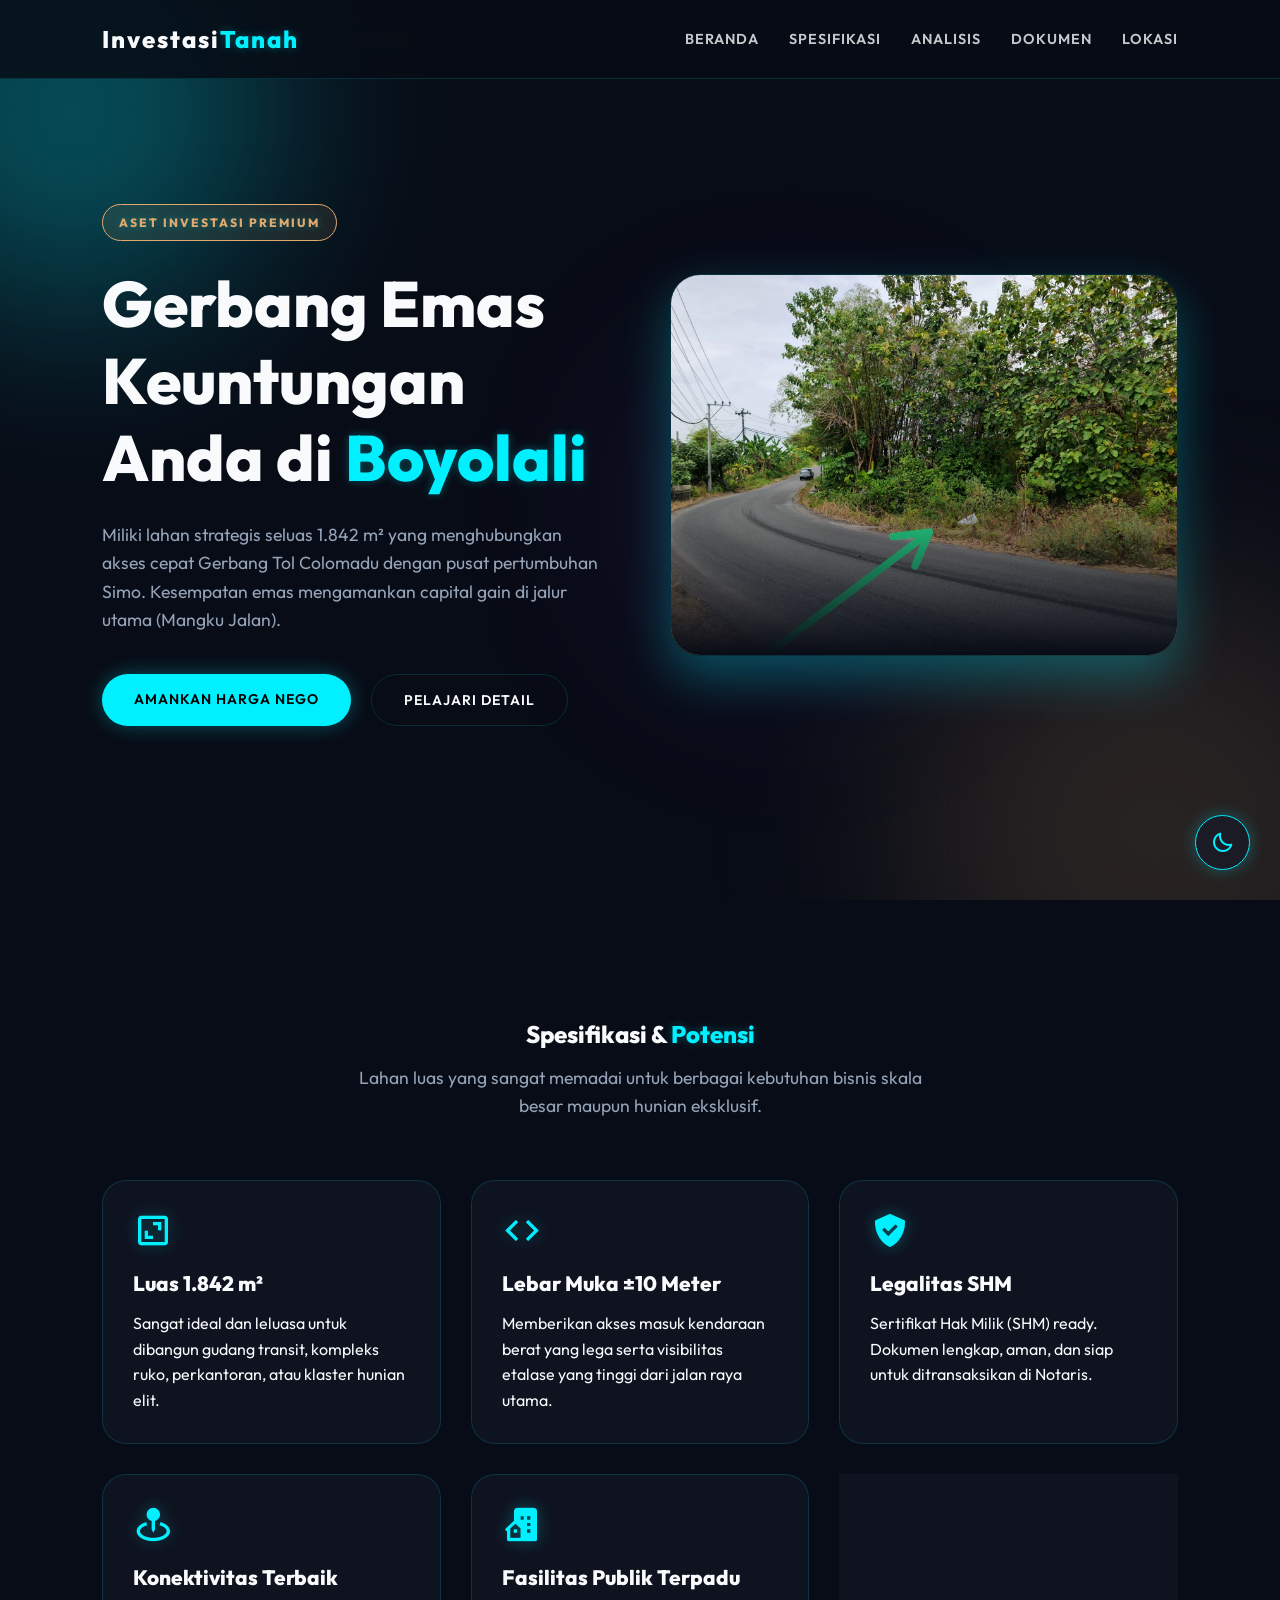
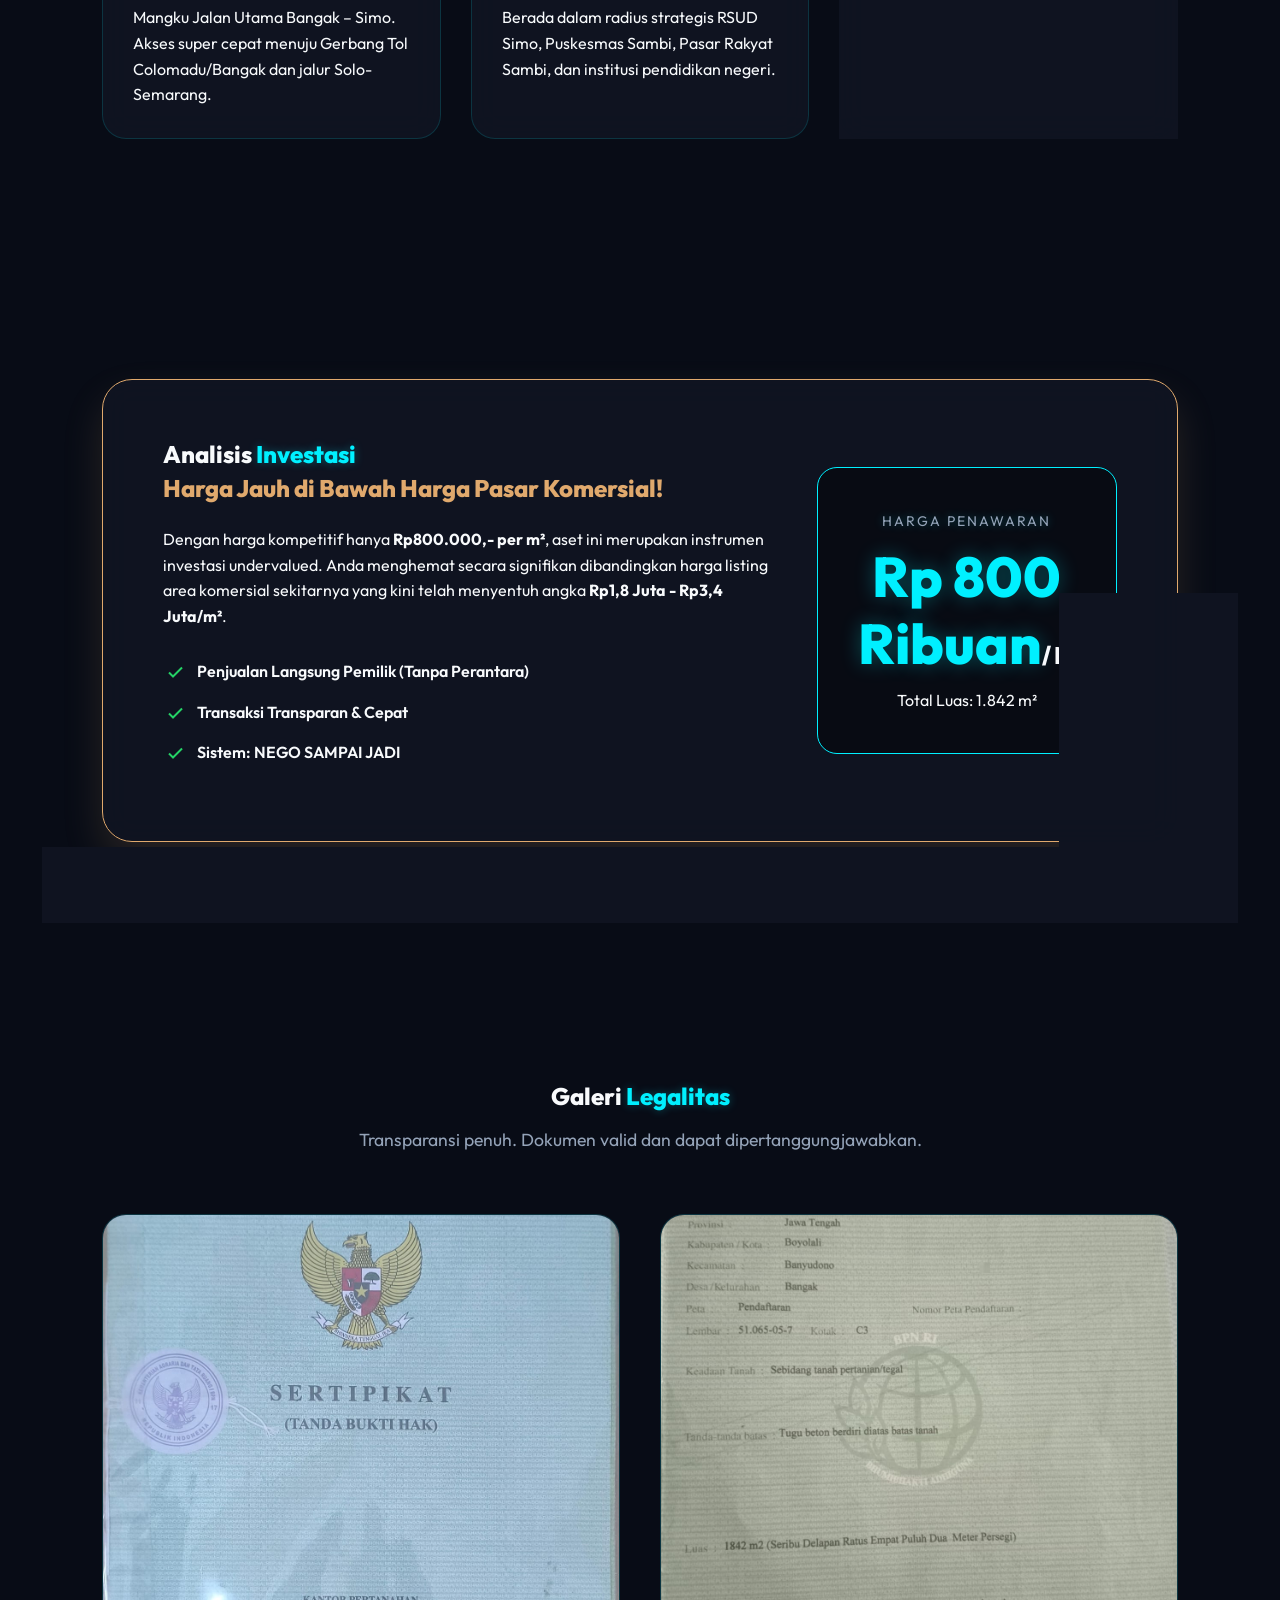
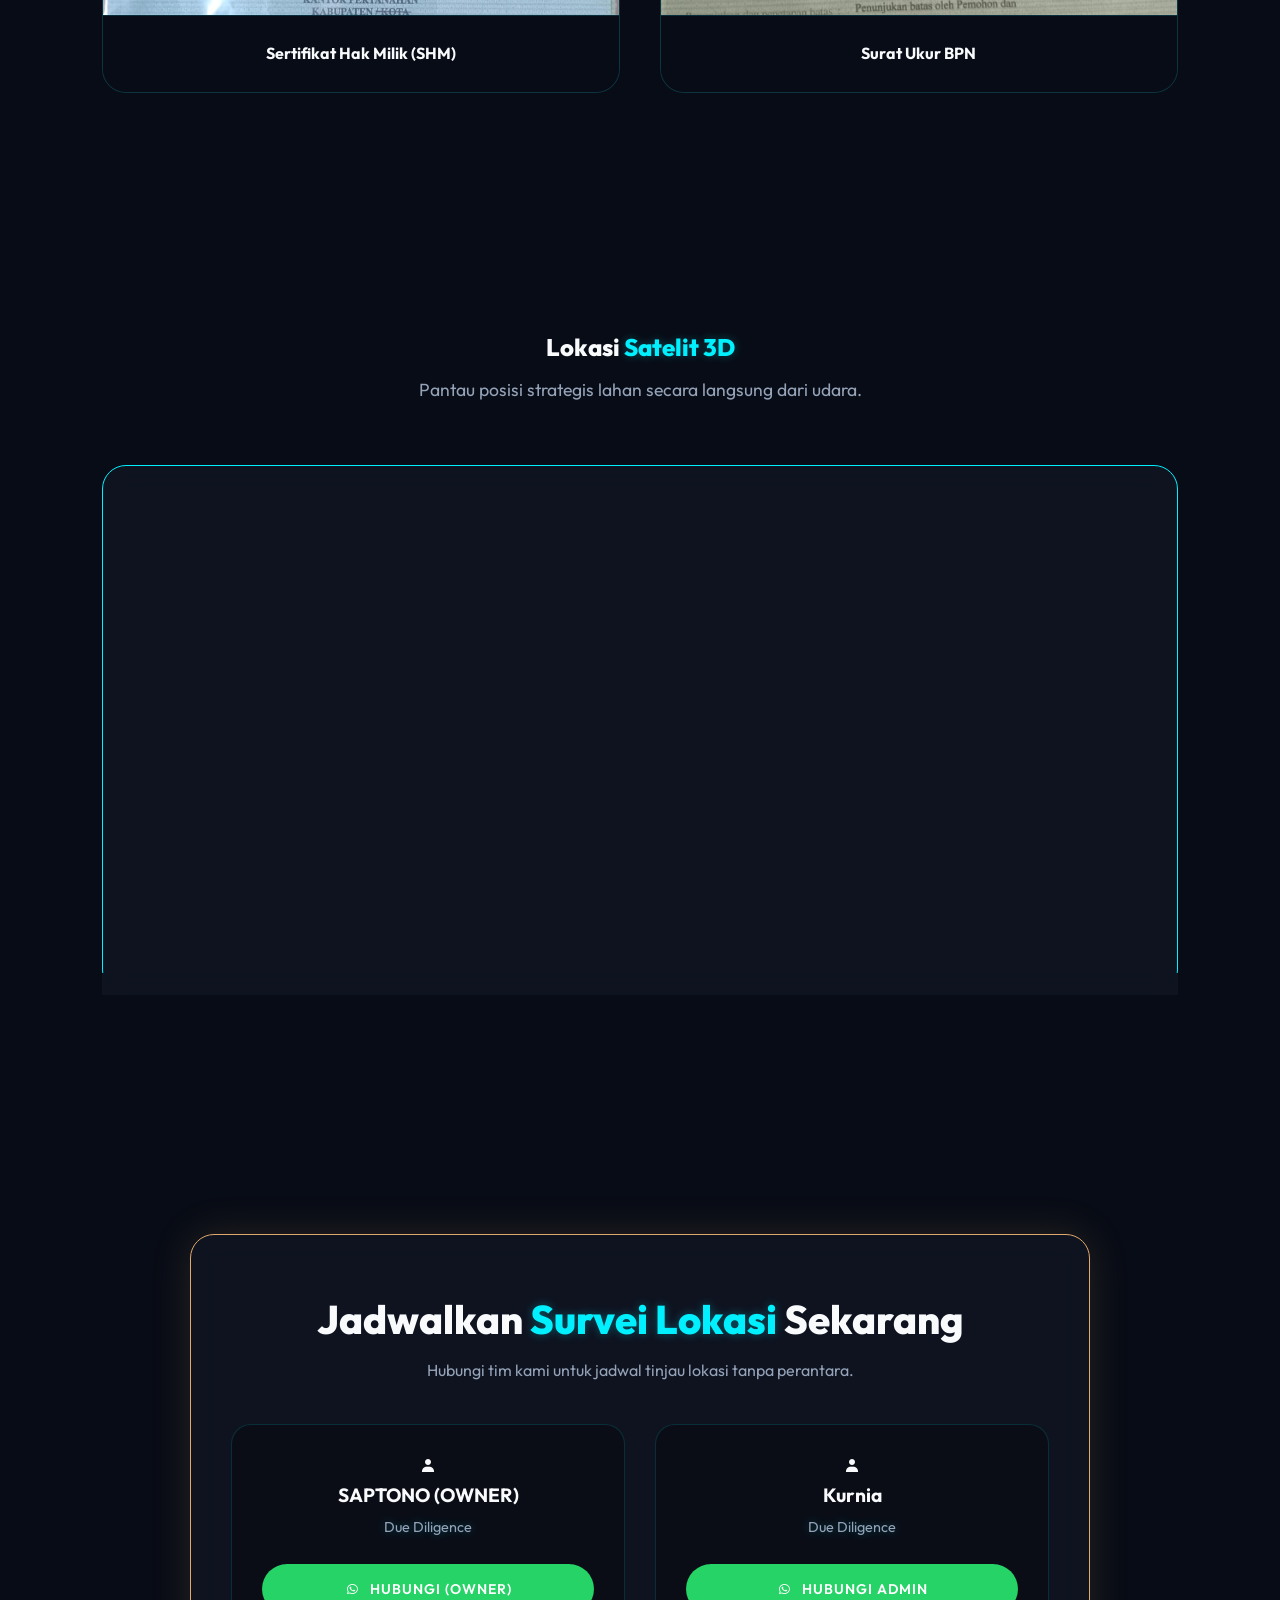
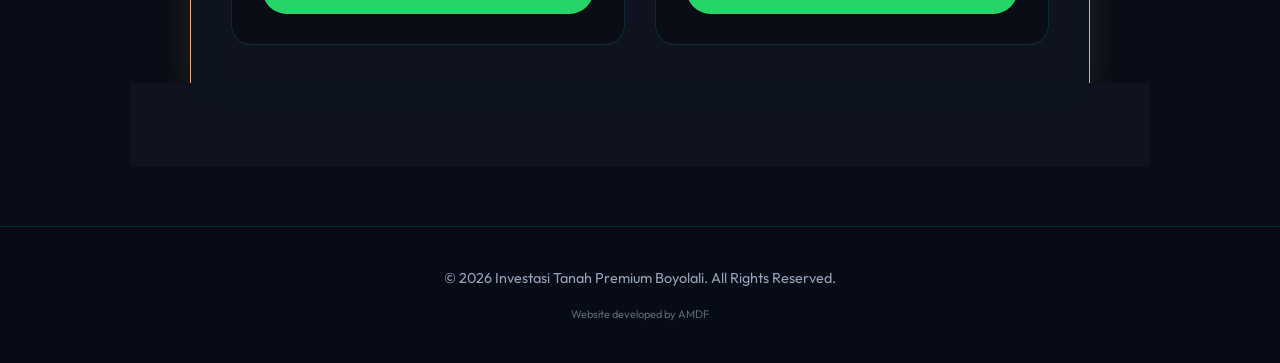
==== index.html @ ea28a63f "Update index.html" ====
<!DOCTYPE html>
<html lang="id">
<head>
    <meta charset="UTF-8">
    <meta name="viewport" content="width=device-width, initial-scale=1.0">
    <title>Aset Premium Bangak - Simo</title>
    <link href="https://fonts.googleapis.com/css2?family=Outfit:wght@300;400;600;800&display=swap" rel="stylesheet">
    <link rel="stylesheet" href="assets/css/style.css">
    <link href='https://unpkg.com/boxicons@2.1.4/css/boxicons.min.css' rel='stylesheet'>
</head>
<body>
    <div class="bg-animation">
        <div class="orb orb-1"></div>
        <div class="orb orb-2"></div>
        <div class="orb orb-3"></div>
    </div>

    <button class="theme-switch" id="themeToggle" aria-label="Toggle Theme">
        <i class='bx bx-moon' id="themeIcon"></i>
    </button>

    <nav class="navbar">
        <div class="logo">Investasi<span>Tanah</span></div>
        <div class="nav-links">
            <a href="#beranda">Beranda</a>
            <a href="#spesifikasi">Spesifikasi</a>
            <a href="#investasi">Analisis</a>
            <a href="#dokumen">Dokumen</a>
            <a href="#lokasi">Lokasi</a>
        </div>
    </nav>

    <section id="beranda" class="hero">
        <div class="hero-container">
            <div class="hero-content fade-in-up">
                <span class="badge">Aset Investasi Premium</span>
                <h1>Gerbang Emas<br>Keuntungan Anda di <span>Boyolali</span></h1>
                <p>Miliki lahan strategis seluas 1.842 m² yang menghubungkan akses cepat Gerbang Tol Colomadu dengan pusat pertumbuhan Simo. Kesempatan emas mengamankan capital gain di jalur utama (Mangku Jalan).</p>
                <div class="hero-actions">
                    <a href="#kontak" class="btn btn-primary">Amankan Harga Nego</a>
                    <a href="#spesifikasi" class="btn btn-outline">Pelajari Detail</a>
                </div>
            </div>
            <div class="hero-visual fade-in-left">
                <div class="image-frame">
                    <img src="assets/img/gambar_tanah.jpeg" alt="Lahan Tanah Boyolali">
                    <div class="frame-overlay"></div>
                </div>
            </div>
        </div>
    </section>

    <section id="spesifikasi" class="features">
        <div class="section-header text-center fade-in-up">
            <h2>Spesifikasi & <span>Potensi</span></h2>
            <p>Lahan luas yang sangat memadai untuk berbagai kebutuhan bisnis skala besar maupun hunian eksklusif.</p>
        </div>
        <div class="feature-grid">
            <div class="glass-card hover-glow">
                <i class='bx bx-area'></i>
                <h3>Luas 1.842 m²</h3>
                <p>Sangat ideal dan leluasa untuk dibangun gudang transit, kompleks ruko, perkantoran, atau klaster hunian elit.</p>
            </div>
            <div class="glass-card hover-glow">
                <i class='bx bx-expand-horizontal'></i>
                <h3>Lebar Muka ±10 Meter</h3>
                <p>Memberikan akses masuk kendaraan berat yang lega serta visibilitas etalase yang tinggi dari jalan raya utama.</p>
            </div>
            <div class="glass-card hover-glow">
                <i class='bx bxs-check-shield'></i>
                <h3>Legalitas SHM</h3>
                <p>Sertifikat Hak Milik (SHM) ready. Dokumen lengkap, aman, dan siap untuk ditransaksikan di Notaris.</p>
            </div>
            <div class="glass-card hover-glow">
                <i class='bx bxs-map-pin'></i>
                <h3>Konektivitas Terbaik</h3>
                <p>Mangku Jalan Utama Bangak – Simo. Akses super cepat menuju Gerbang Tol Colomadu/Bangak dan jalur Solo-Semarang.</p>
            </div>
            <div class="glass-card hover-glow">
                <i class='bx bxs-building-house'></i>
                <h3>Fasilitas Publik Terpadu</h3>
                <p>Berada dalam radius strategis RSUD Simo, Puskesmas Sambi, Pasar Rakyat Sambi, dan institusi pendidikan negeri.</p>
            </div>
            <div class="glass-card hover-glow">
                <i class='bx bx-leaf'></i>
                <h3>Kualitas Tanah Latosol</h3>
                <p>Karakteristik tanah yang kokoh untuk pondasi infrastruktur berat sekaligus subur untuk area penghijauan.</p>
            </div>
        </div>
    </section>

    <section id="investasi" class="investment-analysis">
        <div class="glass-panel d-flex fade-in-up">
            <div class="panel-content">
                <h2>Analisis <span>Investasi</span></h2>
                <p class="highlight-text">Harga Jauh di Bawah Harga Pasar Komersial!</p>
                <p>Dengan harga kompetitif hanya <strong>Rp800.000,- per m²</strong>, aset ini merupakan instrumen investasi undervalued. Anda menghemat secara signifikan dibandingkan harga listing area komersial sekitarnya yang kini telah menyentuh angka <strong>Rp1,8 Juta - Rp3,4 Juta/m²</strong>.</p>
                <ul class="check-list">
                    <li><i class='bx bx-check'></i> Penjualan Langsung Pemilik (Tanpa Perantara)</li>
                    <li><i class='bx bx-check'></i> Transaksi Transparan & Cepat</li>
                    <li><i class='bx bx-check'></i> Sistem: NEGO SAMPAI JADI</li>
                </ul>
            </div>
            <div class="price-tag">
                <span>Harga Penawaran</span>
                <h3>Rp 800 Ribuan<span>/m²</span></h3>
                <p>Total Luas: 1.842 m²</p>
            </div>
        </div>
    </section>

    <section id="dokumen" class="gallery">
        <div class="section-header text-center fade-in-up">
            <h2>Galeri <span>Legalitas</span></h2>
            <p>Transparansi penuh. Dokumen valid dan dapat dipertanggungjawabkan.</p>
        </div>
        <div class="doc-grid">
            <div class="doc-card zoom-effect">
                <div class="img-wrapper">
                    <img src="assets/img/sertifikat.jpeg" alt="Sertifikat Tanah">
                </div>
                <div class="doc-info">
                    <h4>Sertifikat Hak Milik (SHM)</h4>
                </div>
            </div>
            <div class="doc-card zoom-effect">
                <div class="img-wrapper">
                    <img src="assets/img/surat_ukur.jpeg" alt="Surat Ukur BPN">
                </div>
                <div class="doc-info">
                    <h4>Surat Ukur BPN</h4>
                </div>
            </div>
        </div>
    </section>

    <section id="lokasi" class="map-section">
        <div class="section-header text-center fade-in-up">
            <h2>Lokasi <span>Satelit 3D</span></h2>
            <p>Pantau posisi strategis lahan secara langsung dari udara.</p>
        </div>
        <div class="map-container glass-card fade-in-up">
            <iframe 
                src="https://maps.google.com/maps?q=Bangak%20Simo,%20Boyolali&t=k&z=16&ie=UTF8&iwloc=&output=embed" 
                width="100%" 
                height="500" 
                style="border:0;" 
                allowfullscreen="" 
                loading="lazy" 
                referrerpolicy="no-referrer-when-downgrade">
            </iframe>
        </div>
    </section>

<section id="kontak" class="contact-section text-center">
        <div class="cta-box glass-card fade-in-up">
            <h2>Jadwalkan <span>Survei Lokasi</span> Sekarang</h2>
            <p>Hubungi tim kami untuk jadwal tinjau lokasi tanpa perantara.</p>
            
            <div class="contact-persons">
                <div class="person-card">
                    <div class="contact-icon-wrapper">
                        <i class='bx bxs-user'></i>
                    </div>
                    <h4>SAPTONO (OWNER)</h4>
                    <span>Due Diligence</span>
                    <a href="https://wa.me/6281225500990" target="_blank" class="btn btn-wa"><i class='bx bxl-whatsapp'></i> HUBUNGI (OWNER)</a>
                </div>
                
                <div class="person-card">
                    <div class="contact-icon-wrapper">
                        <i class='bx bxs-user'></i>
                    </div>
                    <h4>Kurnia</h4>
                    <span>Due Diligence</span>
                    <a href="https://wa.me/6281215655963" target="_blank" class="btn btn-wa"><i class='bx bxl-whatsapp'></i> HUBUNGI ADMIN</a>
                </div>
            </div>
        </div>
    </section>

    <footer>
        <p>© 2026 Investasi Tanah Premium Boyolali. All Rights Reserved.</p>
        <p style="font-size: 11px; margin-top: 15px; opacity: 0.6;">Website developed by AMDF</p>
    </footer>

    <script src="assets/js/script.js"></script>
</body>
</html>
---- assets/css/style.css ----
:root {
    /* DARK THEME (Default) - Futuristic Luxury */
    --primary: #00F0FF;       /* Neon Cyan */
    --secondary: #E0A96D;     /* Premium Gold */
    --bg-body: #080c16;       /* Deep Space */
    --bg-card: rgba(20, 25, 40, 0.6);
    --text-main: #f8fafc;
    --text-muted: #94a3b8;
    --border: rgba(0, 240, 255, 0.15);
    --nav-bg: rgba(8, 12, 22, 0.85);
    --glow-primary: rgba(0, 240, 255, 0.3);
    --glow-secondary: rgba(224, 169, 109, 0.15);
}

[data-theme="light"] {
    /* LIGHT THEME - Clean, Professional, Emerald */
    --primary: #00818a;
    --secondary: #d4af37;
    --bg-body: #f4f7f6;
    --bg-card: rgba(255, 255, 255, 0.8);
    --text-main: #0f172a;
    --text-muted: #475569;
    --border: rgba(0, 129, 138, 0.2);
    --nav-bg: rgba(244, 247, 246, 0.9);
    --glow-primary: rgba(0, 129, 138, 0.2);
    --glow-secondary: rgba(212, 175, 55, 0.1);
}

* {
    margin: 0; padding: 0; box-sizing: border-box;
    font-family: 'Outfit', sans-serif;
    transition: background-color 0.4s ease, color 0.4s ease, border-color 0.4s ease;
}

html { scroll-behavior: smooth; }

body {
    background-color: var(--bg-body);
    color: var(--text-main);
    overflow-x: hidden;
    position: relative;
    line-height: 1.6;
}

/* Animated Orbs Background */
.bg-animation {
    position: fixed; top: 0; left: 0; width: 100vw; height: 100vh;
    z-index: -1; overflow: hidden; pointer-events: none;
}
.orb {
    position: absolute; border-radius: 50%; filter: blur(100px);
    animation: float 20s infinite ease-in-out alternate;
}
.orb-1 { width: 400px; height: 400px; background: var(--glow-primary); top: -10%; left: -10%; }
.orb-2 { width: 500px; height: 500px; background: var(--glow-secondary); bottom: -20%; right: -10%; animation-delay: -5s; }
.orb-3 { width: 300px; height: 300px; background: rgba(181, 60, 255, 0.1); top: 40%; left: 50%; animation-delay: -10s; }

@keyframes float {
    0% { transform: translate(0, 0) scale(1); }
    100% { transform: translate(50px, 50px) scale(1.2); }
}

/* Theme Switcher */
.theme-switch {
    position: fixed; bottom: 30px; right: 30px; z-index: 1000;
    width: 55px; height: 55px; border-radius: 50%;
    background: var(--bg-card); border: 1px solid var(--primary);
    color: var(--primary); font-size: 24px;
    cursor: pointer; display: flex; align-items: center; justify-content: center;
    backdrop-filter: blur(10px); box-shadow: 0 0 15px var(--glow-primary);
}
.theme-switch:hover { transform: scale(1.1); background: var(--primary); color: var(--bg-body); }

/* Typography Highlights */
h1, h2, h3 { font-weight: 800; line-height: 1.2; }
span { color: var(--primary); text-shadow: 0 0 10px var(--glow-primary); }

/* Buttons */
.btn {
    display: inline-block; padding: 14px 32px; border-radius: 30px;
    font-weight: 600; text-decoration: none; text-transform: uppercase;
    letter-spacing: 1px; font-size: 14px; cursor: pointer; transition: 0.3s;
}
.btn-primary { background: var(--primary); color: #000; box-shadow: 0 0 20px var(--glow-primary); border: none; }
.btn-primary:hover { transform: translateY(-3px); box-shadow: 0 0 30px var(--primary); }
.btn-outline { background: transparent; color: var(--text-main); border: 1px solid var(--border); backdrop-filter: blur(5px); }
.btn-outline:hover { border-color: var(--primary); color: var(--primary); }
.btn-wa { background: #25D366; color: #fff; border: none; width: 100%; display: flex; align-items: center; justify-content: center; gap: 10px; }
.btn-wa:hover { background: #1ebe57; transform: translateY(-3px); box-shadow: 0 10px 20px rgba(37, 211, 102, 0.3); }

/* Glassmorphism Cards */
.glass-card {
    background: var(--bg-card); border: 1px solid var(--border);
    backdrop-filter: blur(15px); border-radius: 24px; padding: 30px;
}
.hover-glow { transition: 0.4s; }
.hover-glow:hover { transform: translateY(-10px); border-color: var(--primary); box-shadow: 0 15px 30px var(--glow-primary); }

/* Layout Sections */
section { padding: 120px 8%; position: relative; }
.text-center { text-align: center; }
.section-header { margin-bottom: 60px; }
.section-header p { color: var(--text-muted); font-size: 1.1rem; max-width: 600px; margin: 15px auto 0; }

/* Navbar */
.navbar {
    position: fixed; width: 100%; top: 0; padding: 20px 8%; z-index: 999;
    display: flex; justify-content: space-between; align-items: center;
    background: var(--nav-bg); backdrop-filter: blur(20px); border-bottom: 1px solid var(--border);
}
.logo { font-size: 1.5rem; font-weight: 800; letter-spacing: 2px; }
.nav-links { display: flex; gap: 30px; }
.nav-links a { color: var(--text-main); text-decoration: none; font-size: 0.9rem; font-weight: 600; text-transform: uppercase; letter-spacing: 1px; opacity: 0.8; }
.nav-links a:hover { opacity: 1; color: var(--primary); }

/* Hero */
.hero { display: flex; align-items: center; min-height: 100vh; padding-top: 150px; }
.hero-container { display: grid; grid-template-columns: 1fr 1fr; gap: 60px; align-items: center; width: 100%; }
.badge { display: inline-block; padding: 8px 16px; background: rgba(224, 169, 109, 0.1); border: 1px solid var(--secondary); color: var(--secondary); border-radius: 50px; font-size: 12px; font-weight: 800; text-transform: uppercase; margin-bottom: 25px; letter-spacing: 2px; }
.hero h1 { font-size: clamp(2.5rem, 5vw, 4.5rem); margin-bottom: 25px; }
.hero p { color: var(--text-muted); font-size: 1.1rem; margin-bottom: 40px; }
.hero-actions { display: flex; gap: 20px; }
.image-frame { position: relative; border-radius: 30px; overflow: hidden; border: 1px solid var(--border); box-shadow: 0 20px 50px var(--glow-primary); }
.image-frame img { width: 100%; height: auto; display: block; filter: contrast(1.1); }
.frame-overlay { position: absolute; inset: 0; background: linear-gradient(to top, var(--bg-body), transparent 50%); }

/* Features Grid */
.feature-grid { display: grid; grid-template-columns: repeat(auto-fit, minmax(300px, 1fr)); gap: 30px; }
.feature-grid i { font-size: 40px; color: var(--primary); margin-bottom: 20px; text-shadow: 0 0 15px var(--glow-primary); }
.feature-grid h3 { font-size: 1.3rem; margin-bottom: 15px; }

/* Investment Panel */
.d-flex { display: flex; gap: 40px; align-items: center; justify-content: space-between; }
.glass-panel { background: var(--bg-card); border: 1px solid var(--secondary); border-radius: 30px; padding: 60px; box-shadow: 0 20px 40px var(--glow-secondary); backdrop-filter: blur(15px); }
.highlight-text { font-size: 1.5rem; font-weight: 800; color: var(--secondary); margin-bottom: 20px; }
.check-list { list-style: none; margin-top: 30px; }
.check-list li { display: flex; align-items: center; gap: 10px; margin-bottom: 15px; font-weight: 600; }
.check-list i { color: #25D366; font-size: 24px; }
.price-tag { background: rgba(0,0,0,0.4); padding: 40px; border-radius: 20px; border: 1px solid var(--primary); text-align: center; min-width: 300px; }
.price-tag span { color: var(--text-muted); font-size: 14px; text-transform: uppercase; letter-spacing: 2px; }
.price-tag h3 { font-size: 3.5rem; color: var(--primary); margin: 10px 0; text-shadow: 0 0 20px var(--glow-primary); }
.price-tag h3 span { font-size: 1.5rem; color: var(--text-main); text-shadow: none; }

/* Gallery */
.doc-grid { display: grid; grid-template-columns: repeat(auto-fit, minmax(400px, 1fr)); gap: 40px; }
.doc-card { background: var(--bg-card); border-radius: 24px; overflow: hidden; border: 1px solid var(--border); }
.img-wrapper { height: 400px; overflow: hidden; }
.img-wrapper img { width: 100%; height: 100%; object-fit: cover; transition: 0.5s; cursor: pointer; }
.doc-card:hover img { transform: scale(1.1); filter: brightness(1.2); }
.doc-info { padding: 25px; text-align: center; background: var(--nav-bg); border-top: 1px solid var(--border); }

/* Map */
.map-container { padding: 10px; border-color: var(--primary); }
.map-container iframe { border-radius: 16px; filter: contrast(1.1) saturate(1.2); }

/* Contact */
.cta-box { max-width: 900px; margin: 0 auto; padding: 60px 40px; border-color: var(--secondary); box-shadow: 0 0 40px var(--glow-secondary); }
.cta-box h2 { font-size: 2.5rem; margin-bottom: 15px; }
.cta-box p { color: var(--text-muted); margin-bottom: 40px; }
.contact-persons { display: grid; grid-template-columns: 1fr 1fr; gap: 30px; }
.person-card { background: rgba(0,0,0,0.3); padding: 30px; border-radius: 20px; border: 1px solid var(--border); display: flex; flex-direction: column; align-items: center; }
.person-card i.bxs-user-tie, .person-card i.bx-user-pin { font-size: 50px; color: var(--secondary); margin-bottom: 15px; }
.person-card h4 { font-size: 1.2rem; margin-bottom: 5px; }
.person-card span { font-size: 0.9rem; color: var(--text-muted); margin-bottom: 25px; display: block; }

footer { text-align: center; padding: 40px; border-top: 1px solid var(--border); font-size: 0.9rem; color: var(--text-muted); background: var(--nav-bg); }

/* Responsiveness */
@media (max-width: 1024px) {
    .hero-container, .glass-panel { grid-template-columns: 1fr; flex-direction: column; text-align: center; }
    .hero-visual { order: -1; }
    .hero-actions { justify-content: center; }
    .price-tag { width: 100%; }
}
@media (max-width: 768px) {
    .nav-links { display: none; }
    section { padding: 80px 5%; }
    .hero h1 { font-size: 2rem; }
    .doc-grid { grid-template-columns: 1fr; }
    .contact-persons { grid-template-columns: 1fr; }
}

/* Animations */
.fade-in-up { opacity: 0; transform: translateY(30px); transition: opacity 0.8s ease-out, transform 0.8s ease-out; }
.fade-in-left { opacity: 0; transform: translateX(30px); transition: opacity 0.8s ease-out, transform 0.8s ease-out; }
.is-visible { opacity: 1; transform: translateY(0) translateX(0); }
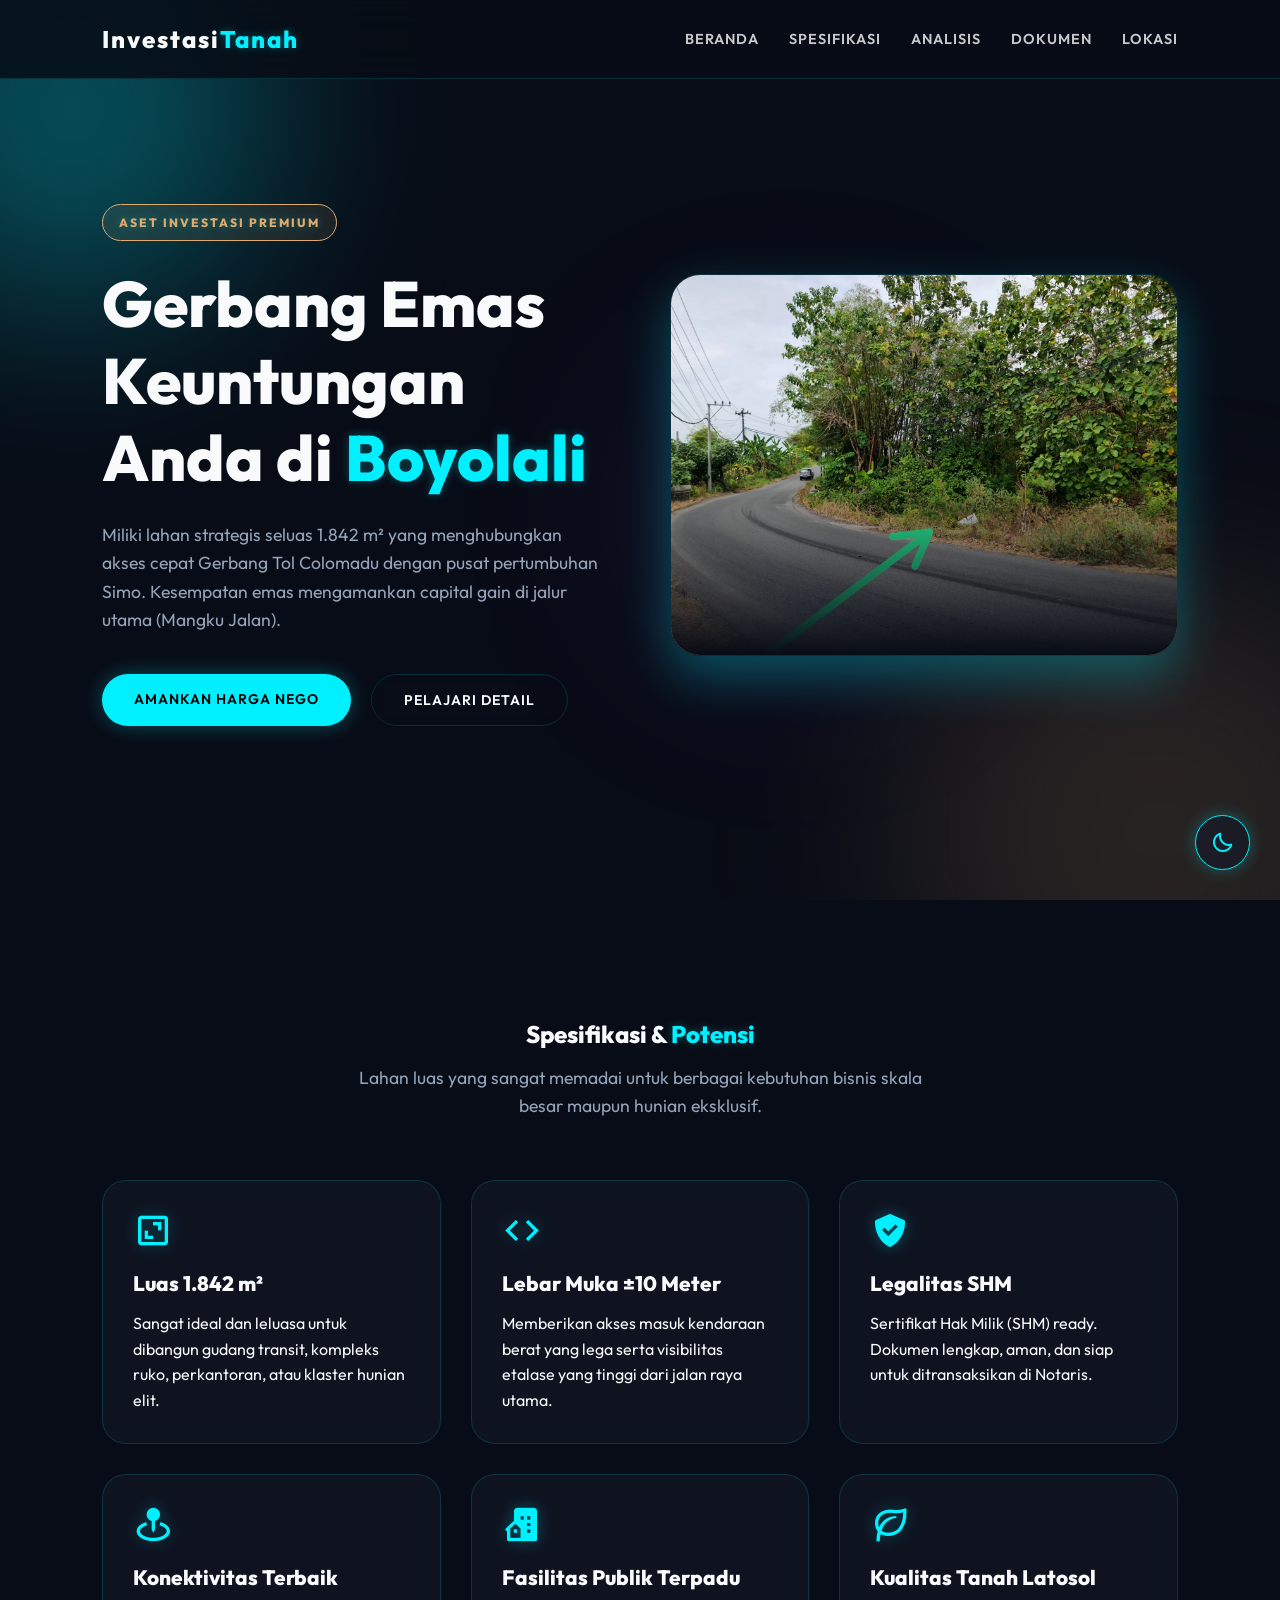
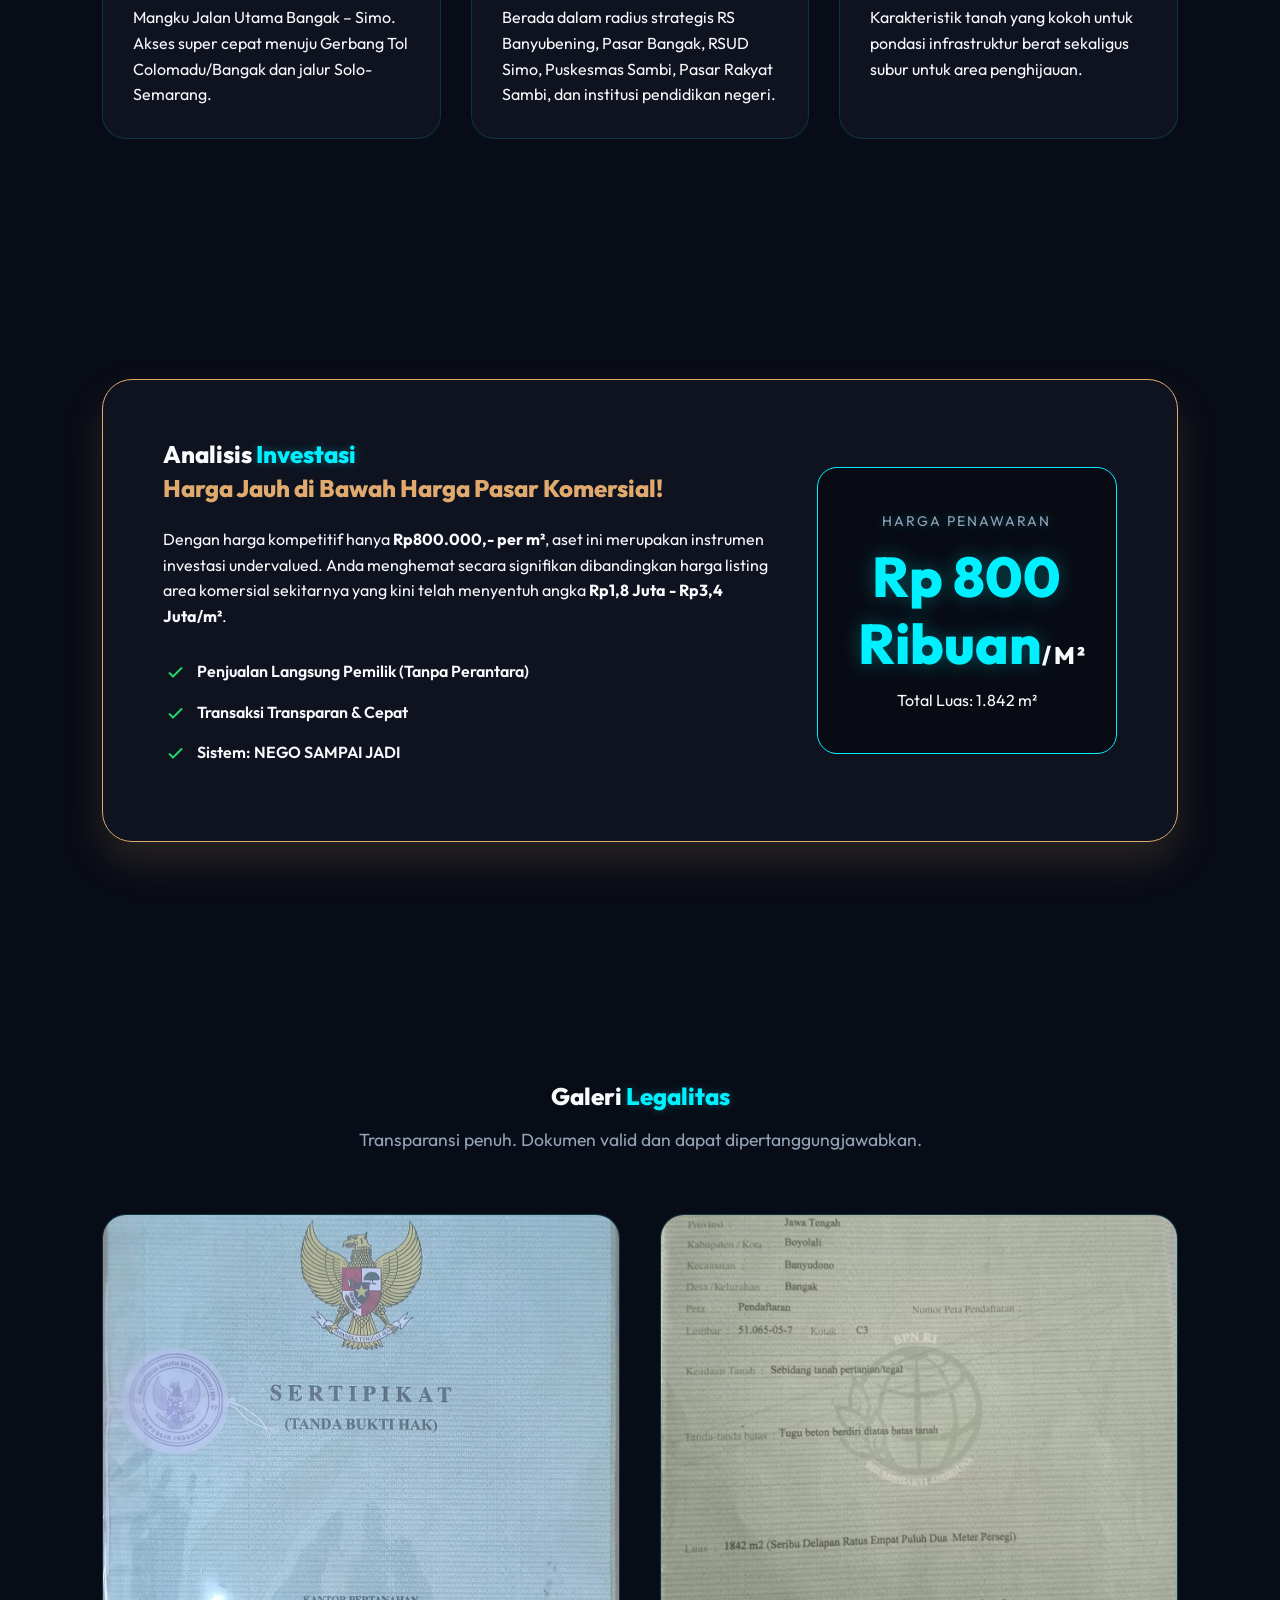
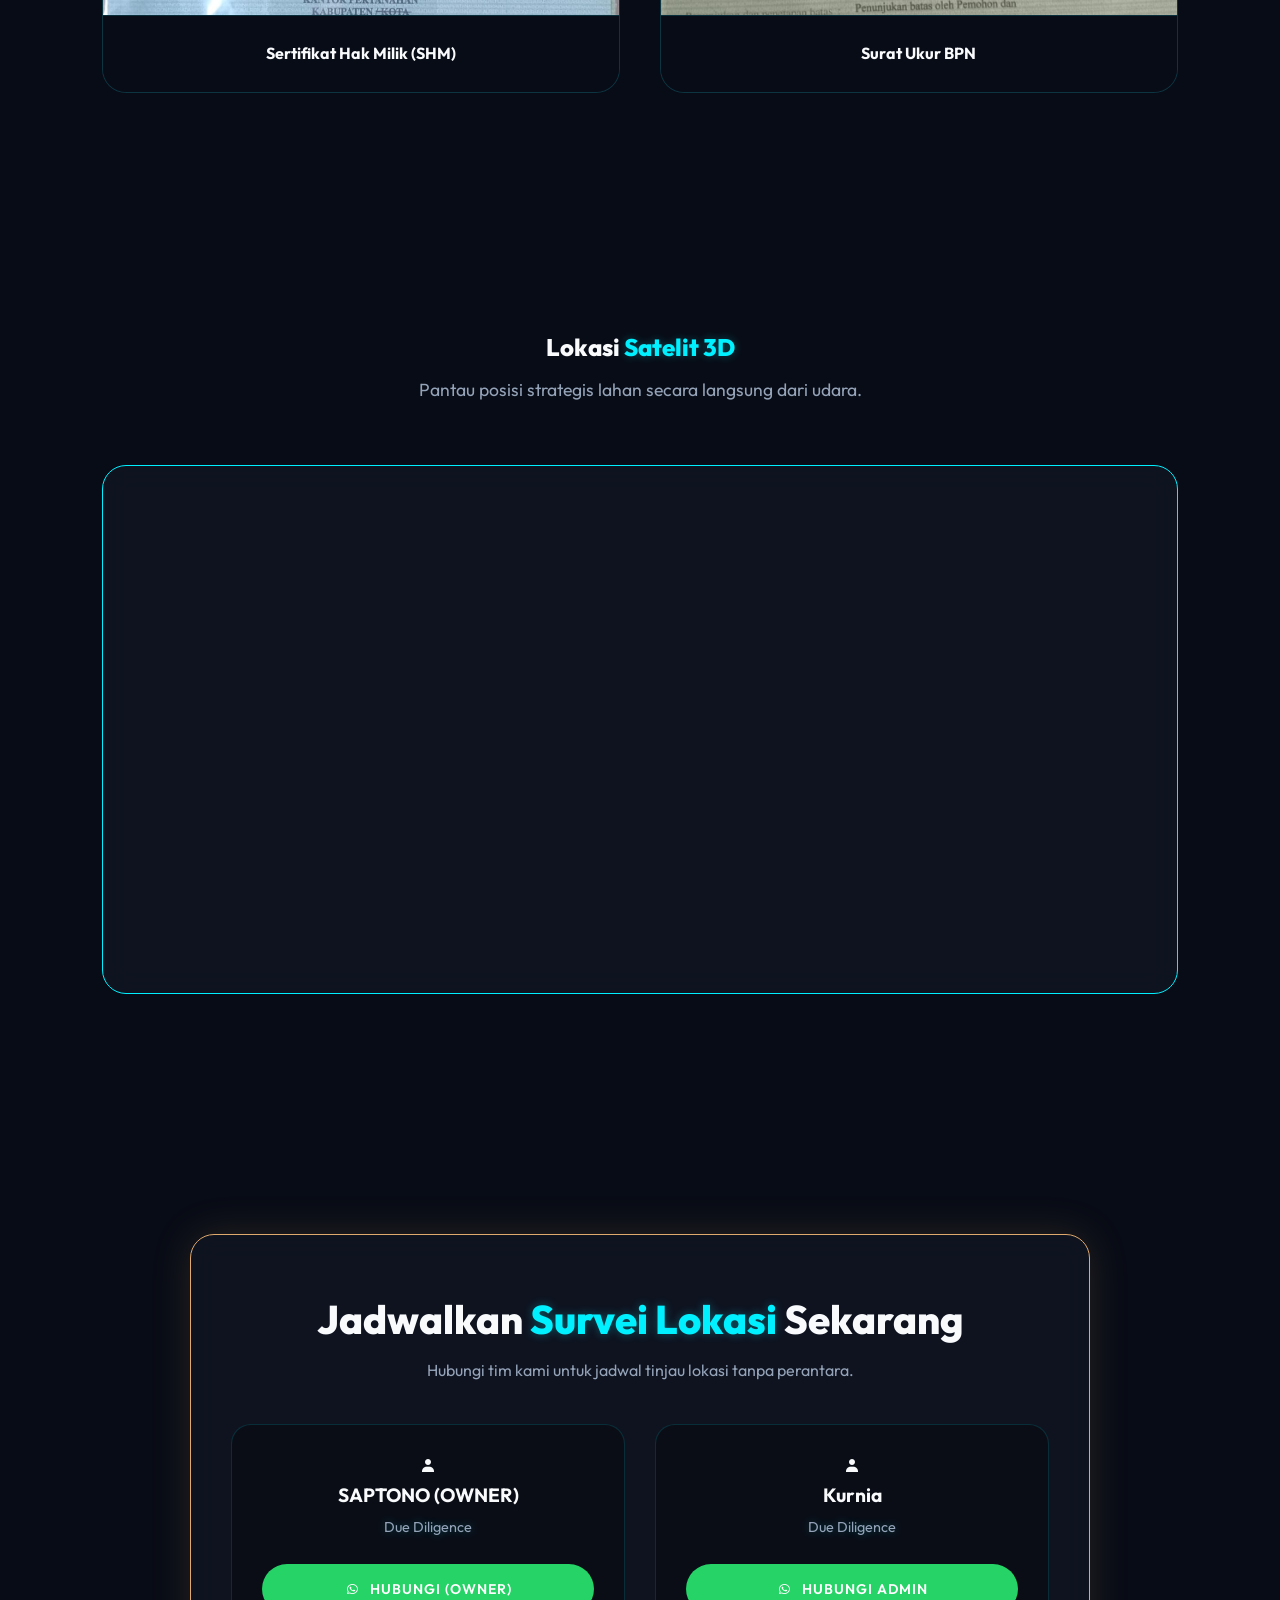
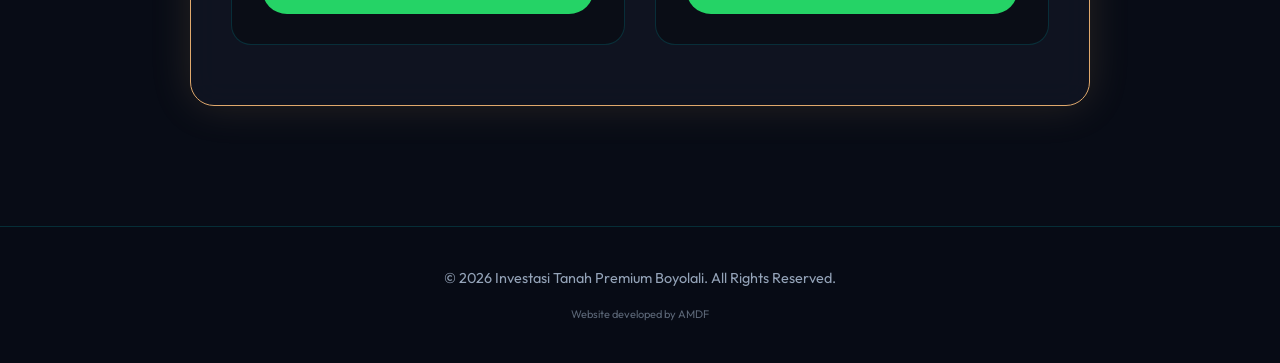
==== commit 22aefb74: "Update index.html" ====
--- a/index.html
+++ b/index.html
@@ -79,7 +79,7 @@
             <div class="glass-card hover-glow">
                 <i class='bx bxs-building-house'></i>
                 <h3>Fasilitas Publik Terpadu</h3>
-                <p>Berada dalam radius strategis RSUD Simo, Puskesmas Sambi, Pasar Rakyat Sambi, dan institusi pendidikan negeri.</p>
+                <p>Berada dalam radius strategis RS Banyubening, Pasar Bangak, RSUD Simo, Puskesmas Sambi, Pasar Rakyat Sambi, dan institusi pendidikan negeri.</p>
             </div>
             <div class="glass-card hover-glow">
                 <i class='bx bx-leaf'></i>
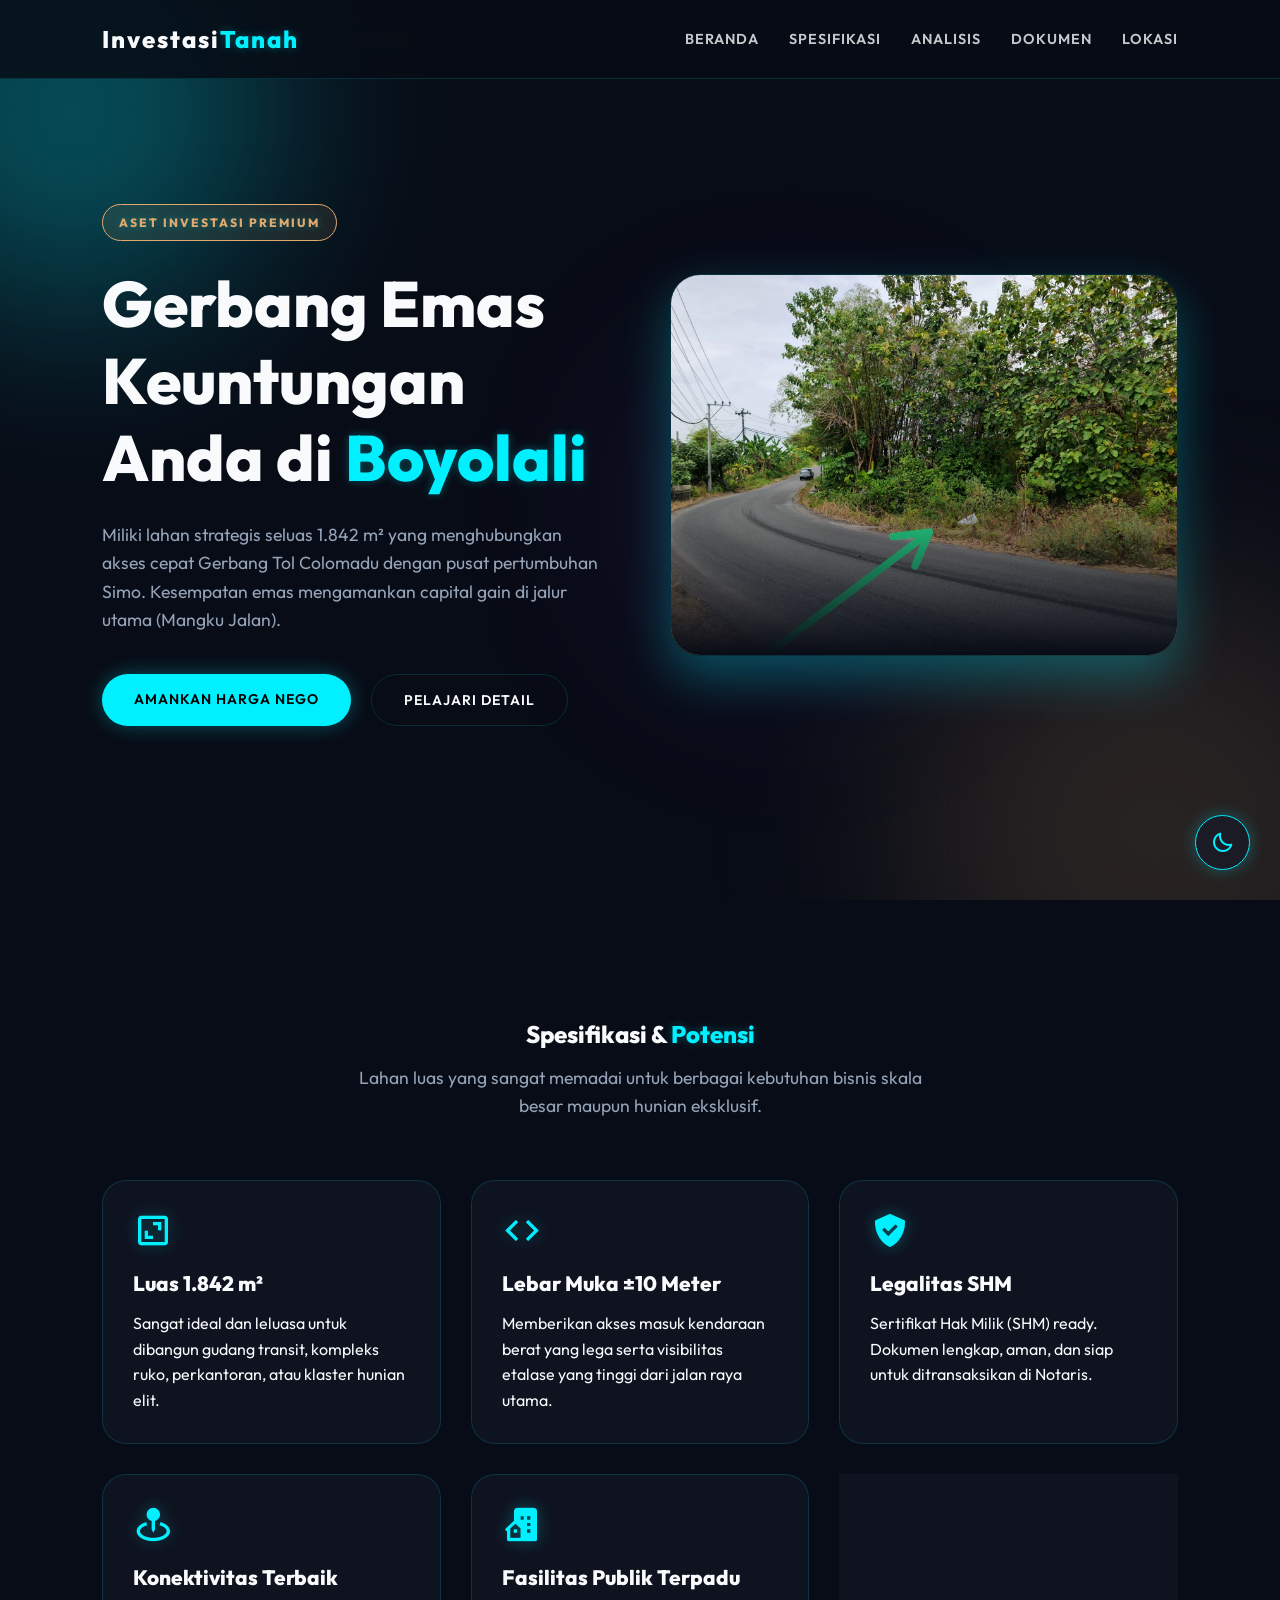
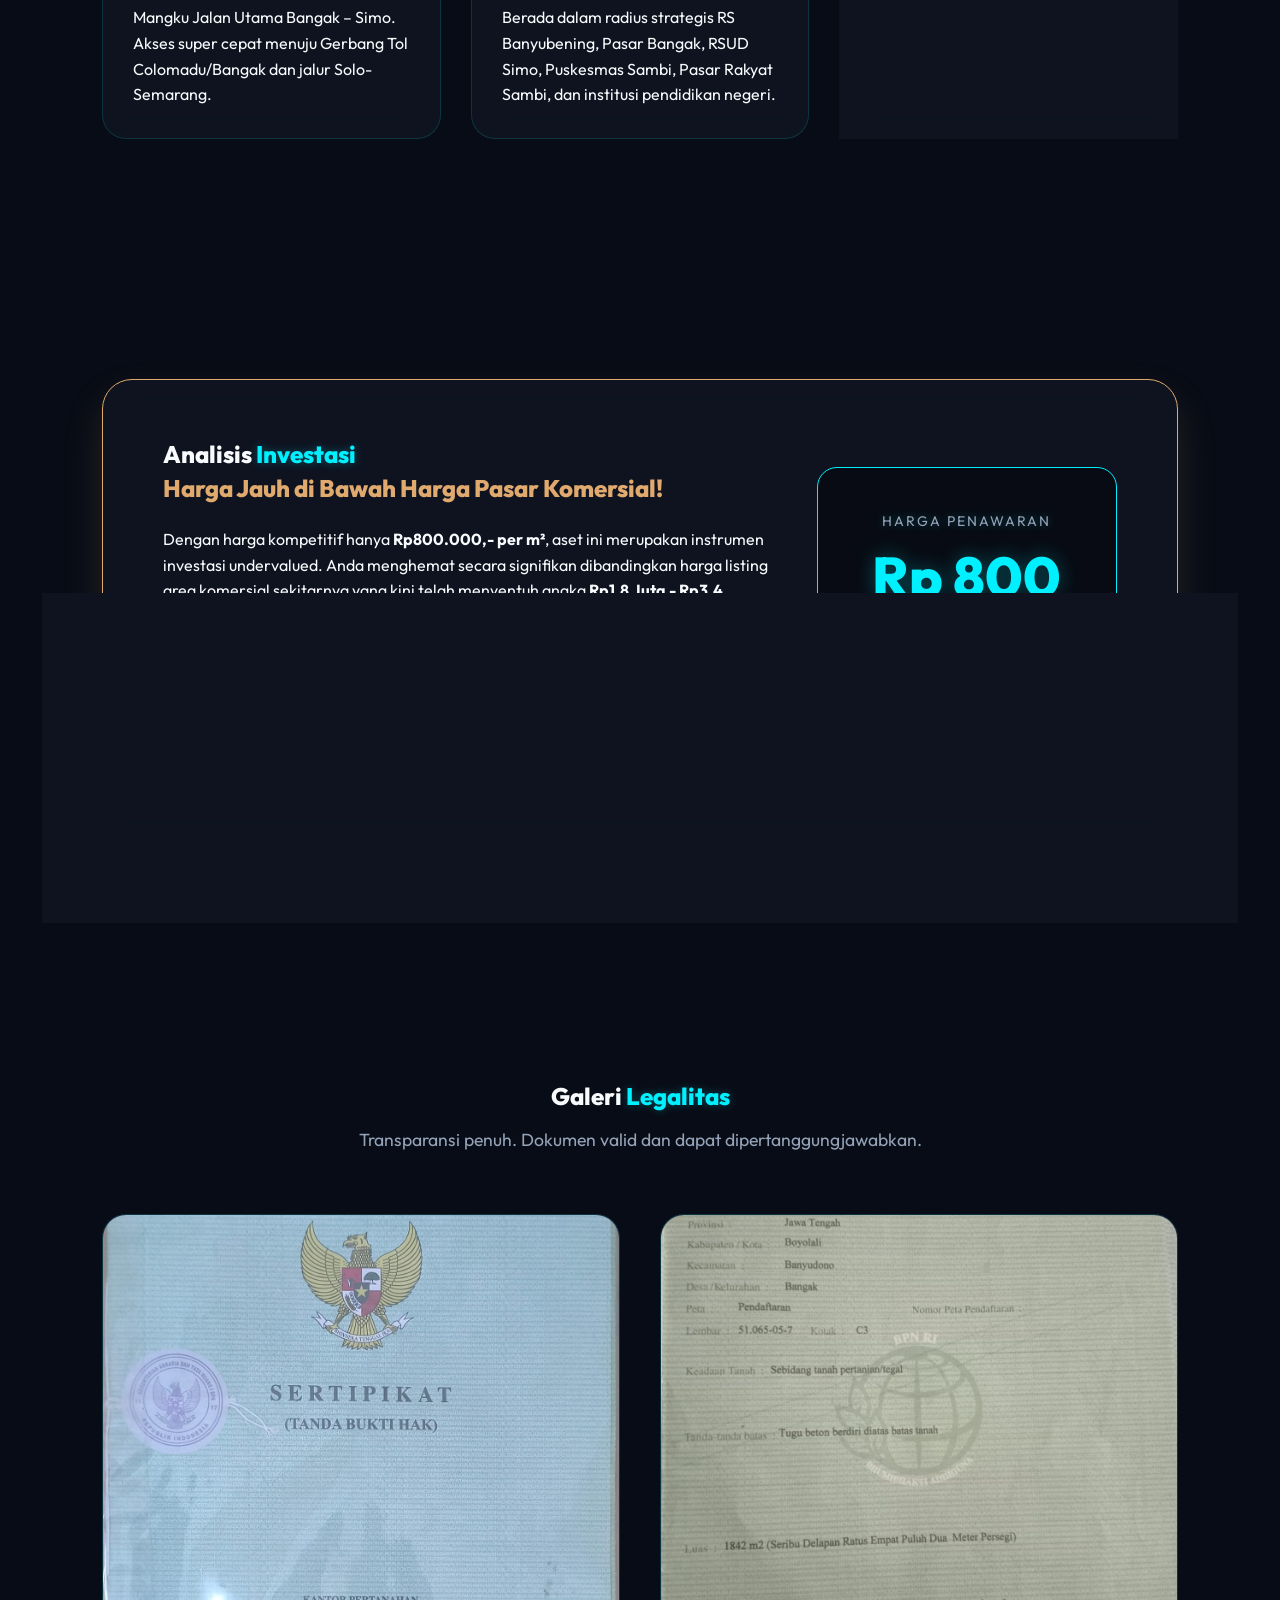
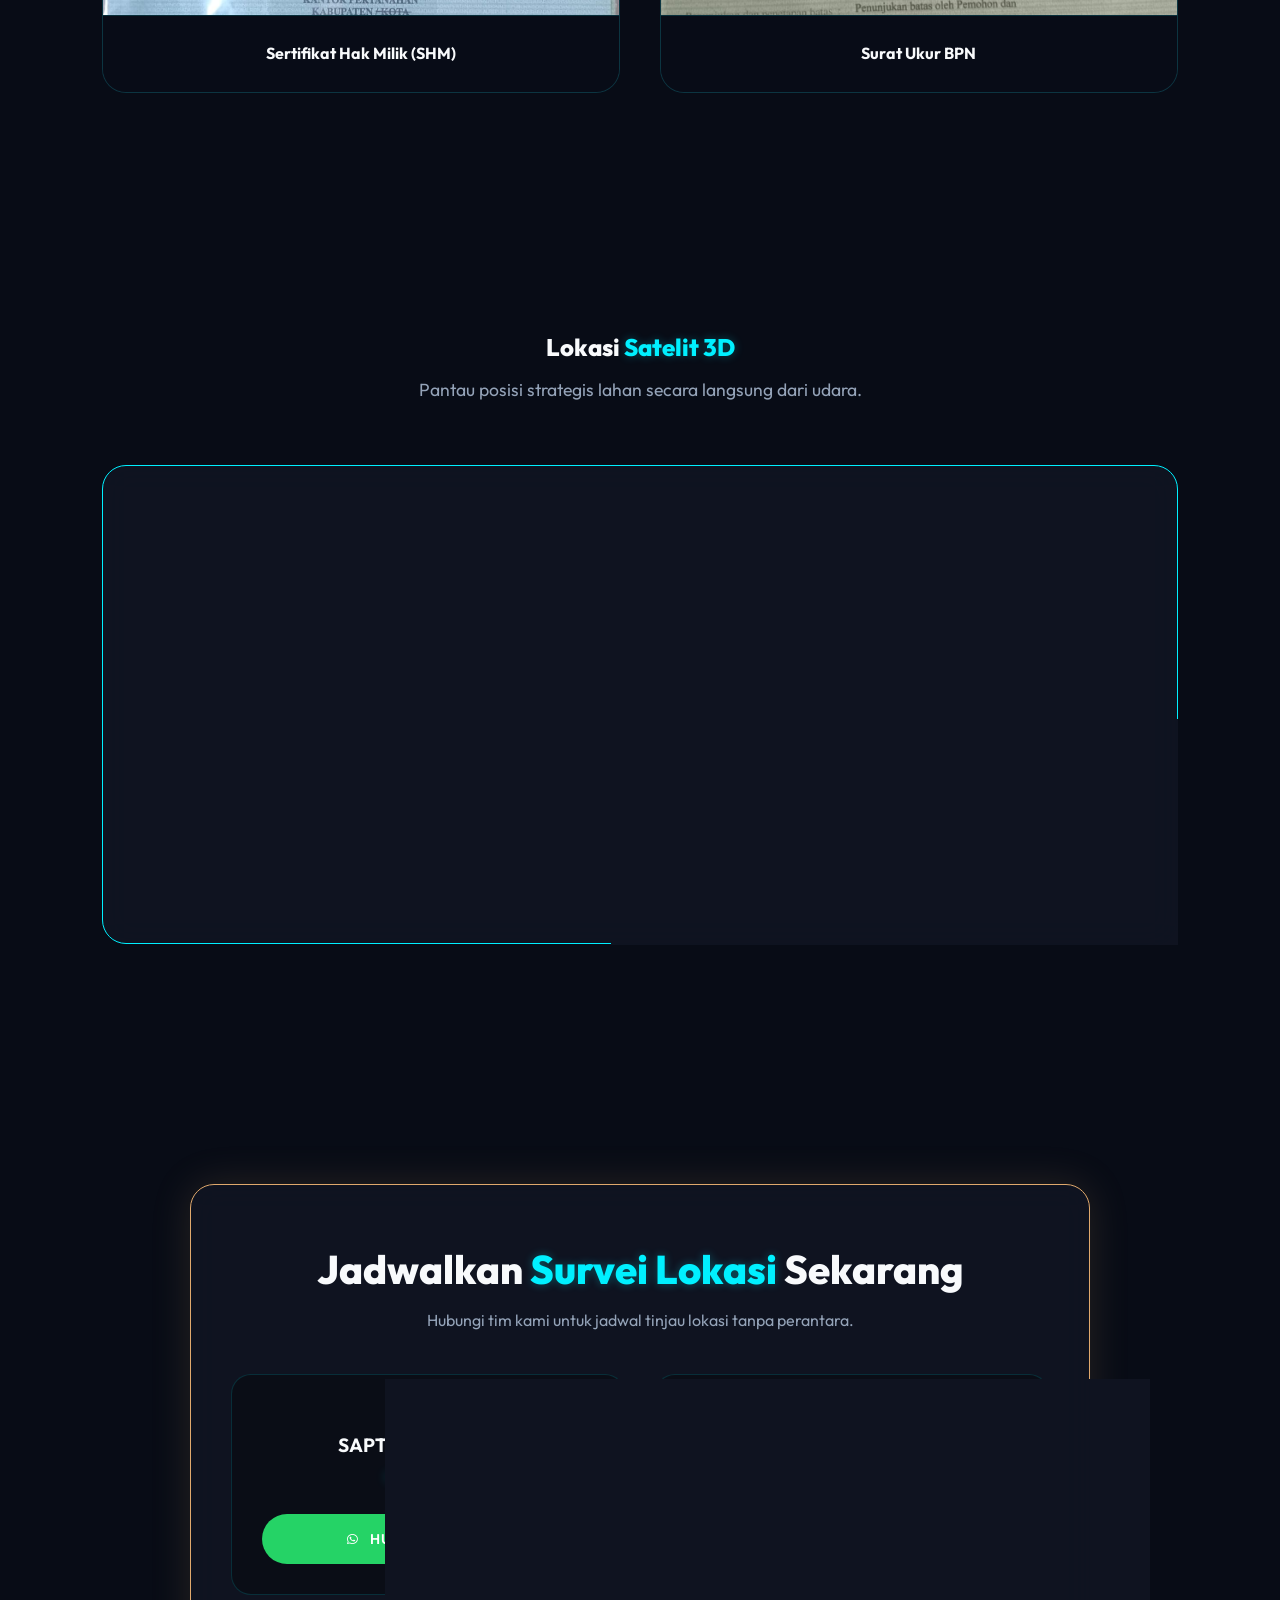
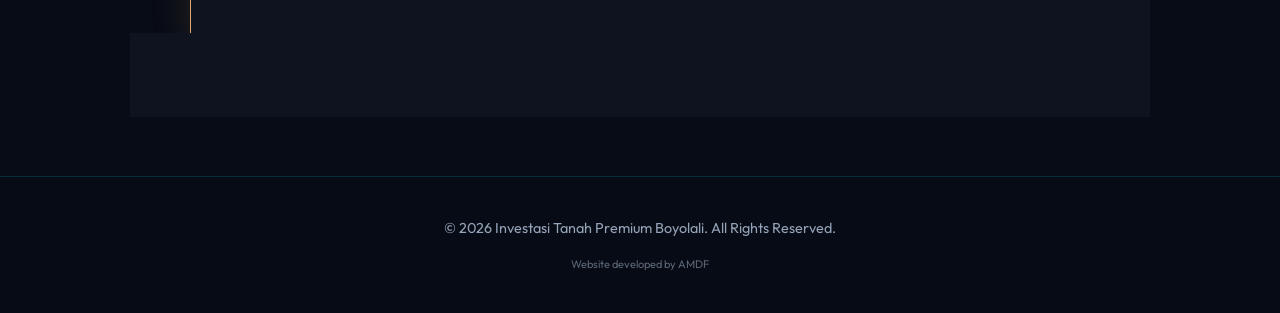
==== commit aa046514: "Update index.html" ====
--- a/index.html
+++ b/index.html
@@ -141,7 +141,7 @@
         </div>
         <div class="map-container glass-card fade-in-up">
             <iframe 
-                src="https://maps.google.com/maps?q=Bangak%20Simo,%20Boyolali&t=k&z=16&ie=UTF8&iwloc=&output=embed" 
+                src="https://www.google.com/maps/embed?pb=!1m17!1m12!1m3!1d17221.255004166396!2d110.68830305118662!3d-7.517197012859722!2m3!1f0!2f0!3f0!3m2!1i1024!2i768!4f13.1!3m2!1m1!2zN8KwMzAnNTguNCJTIDExMMKwNDEnNTYuNiJF!5e1!3m2!1sid!2sid!4v1777031812831!5m2!1sid!2sid" width="600" height="450" style="border:0;" allowfullscreen="" loading="lazy" referrerpolicy="no-referrer-when-downgrade"> 
                 width="100%" 
                 height="500" 
                 style="border:0;" 
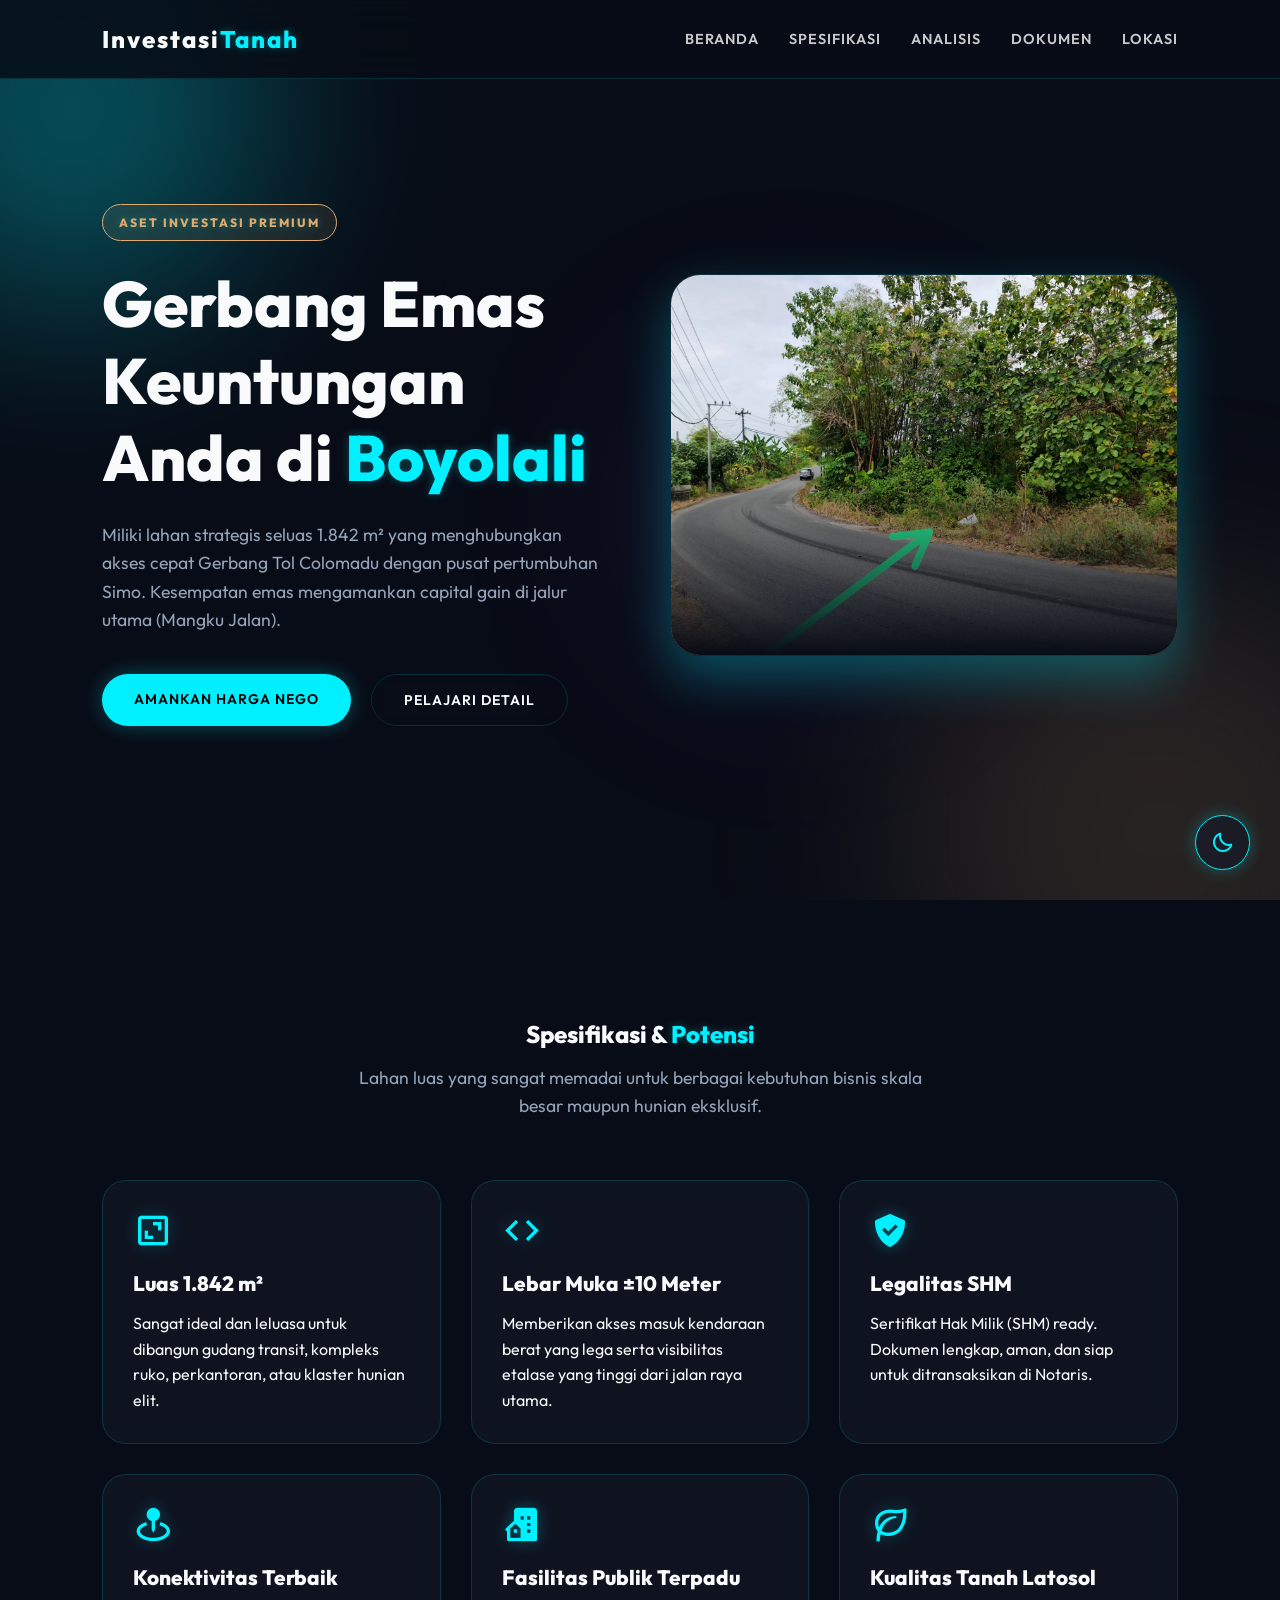
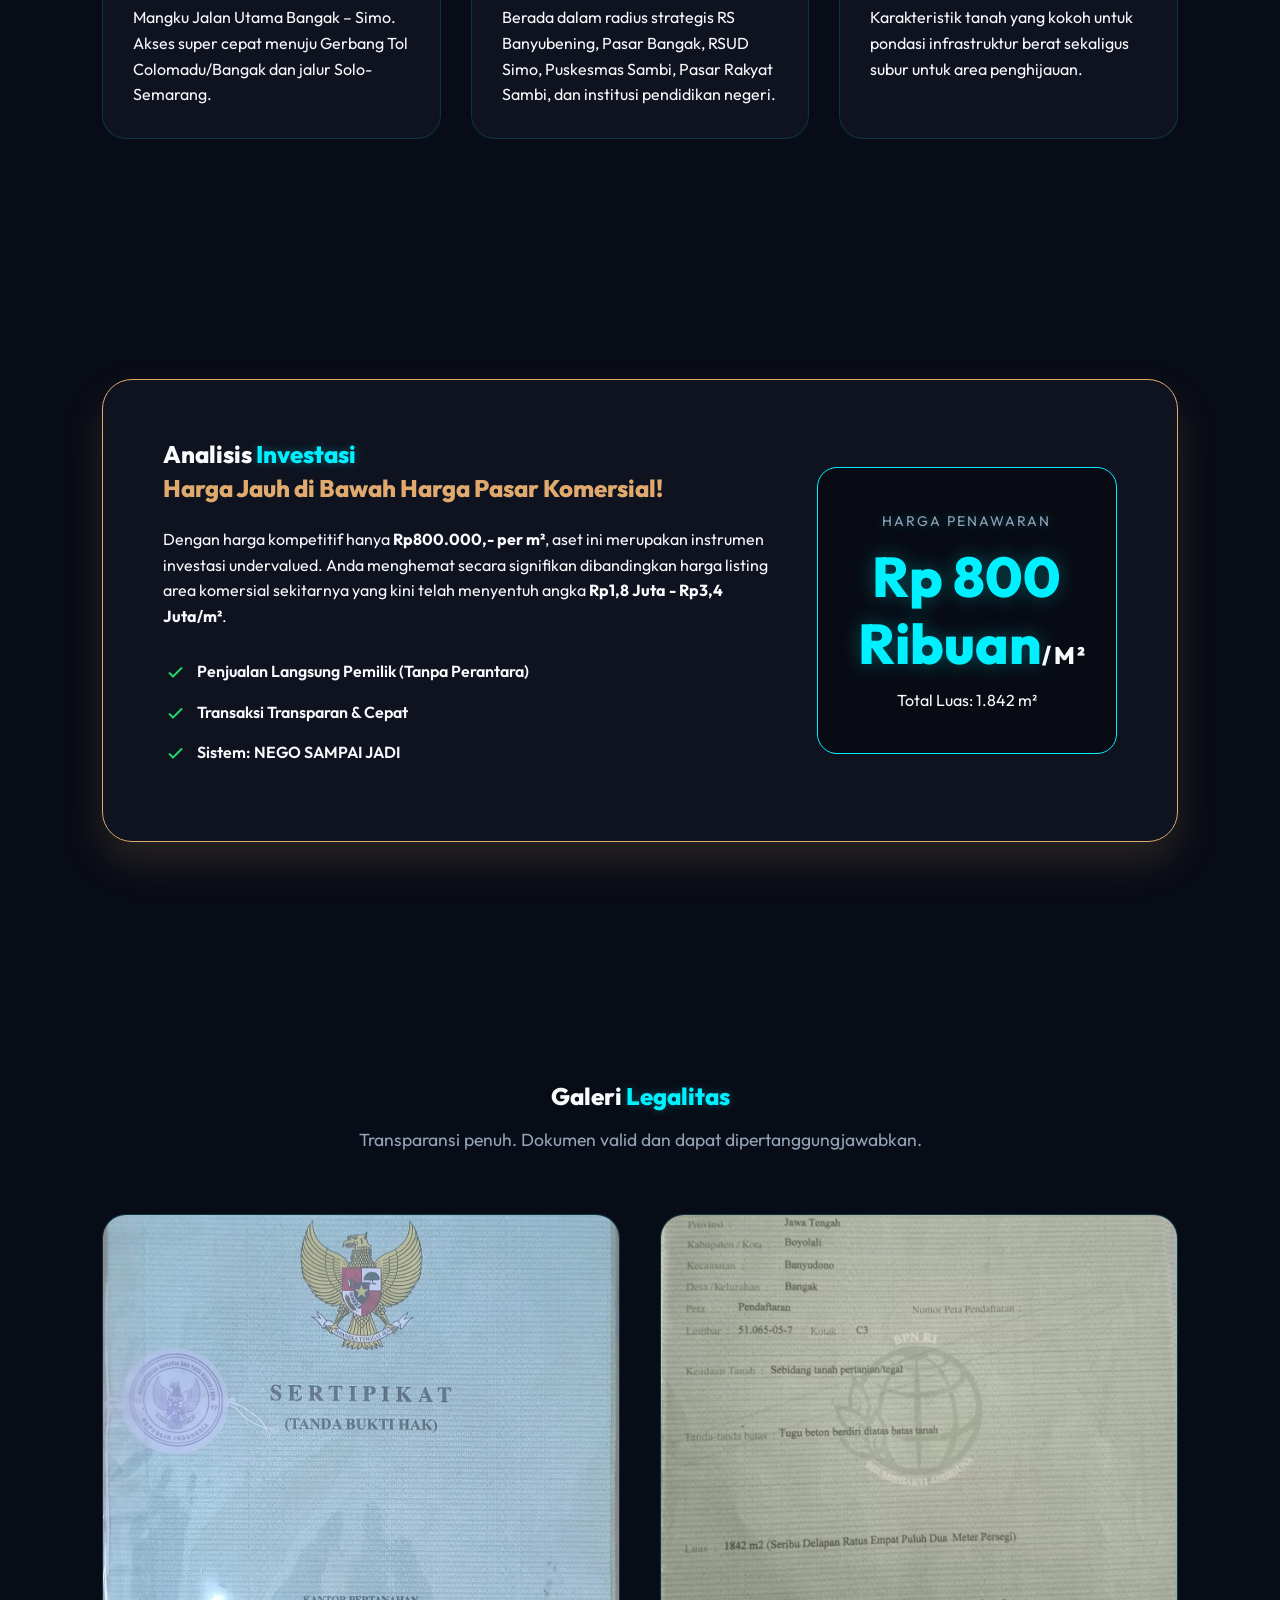
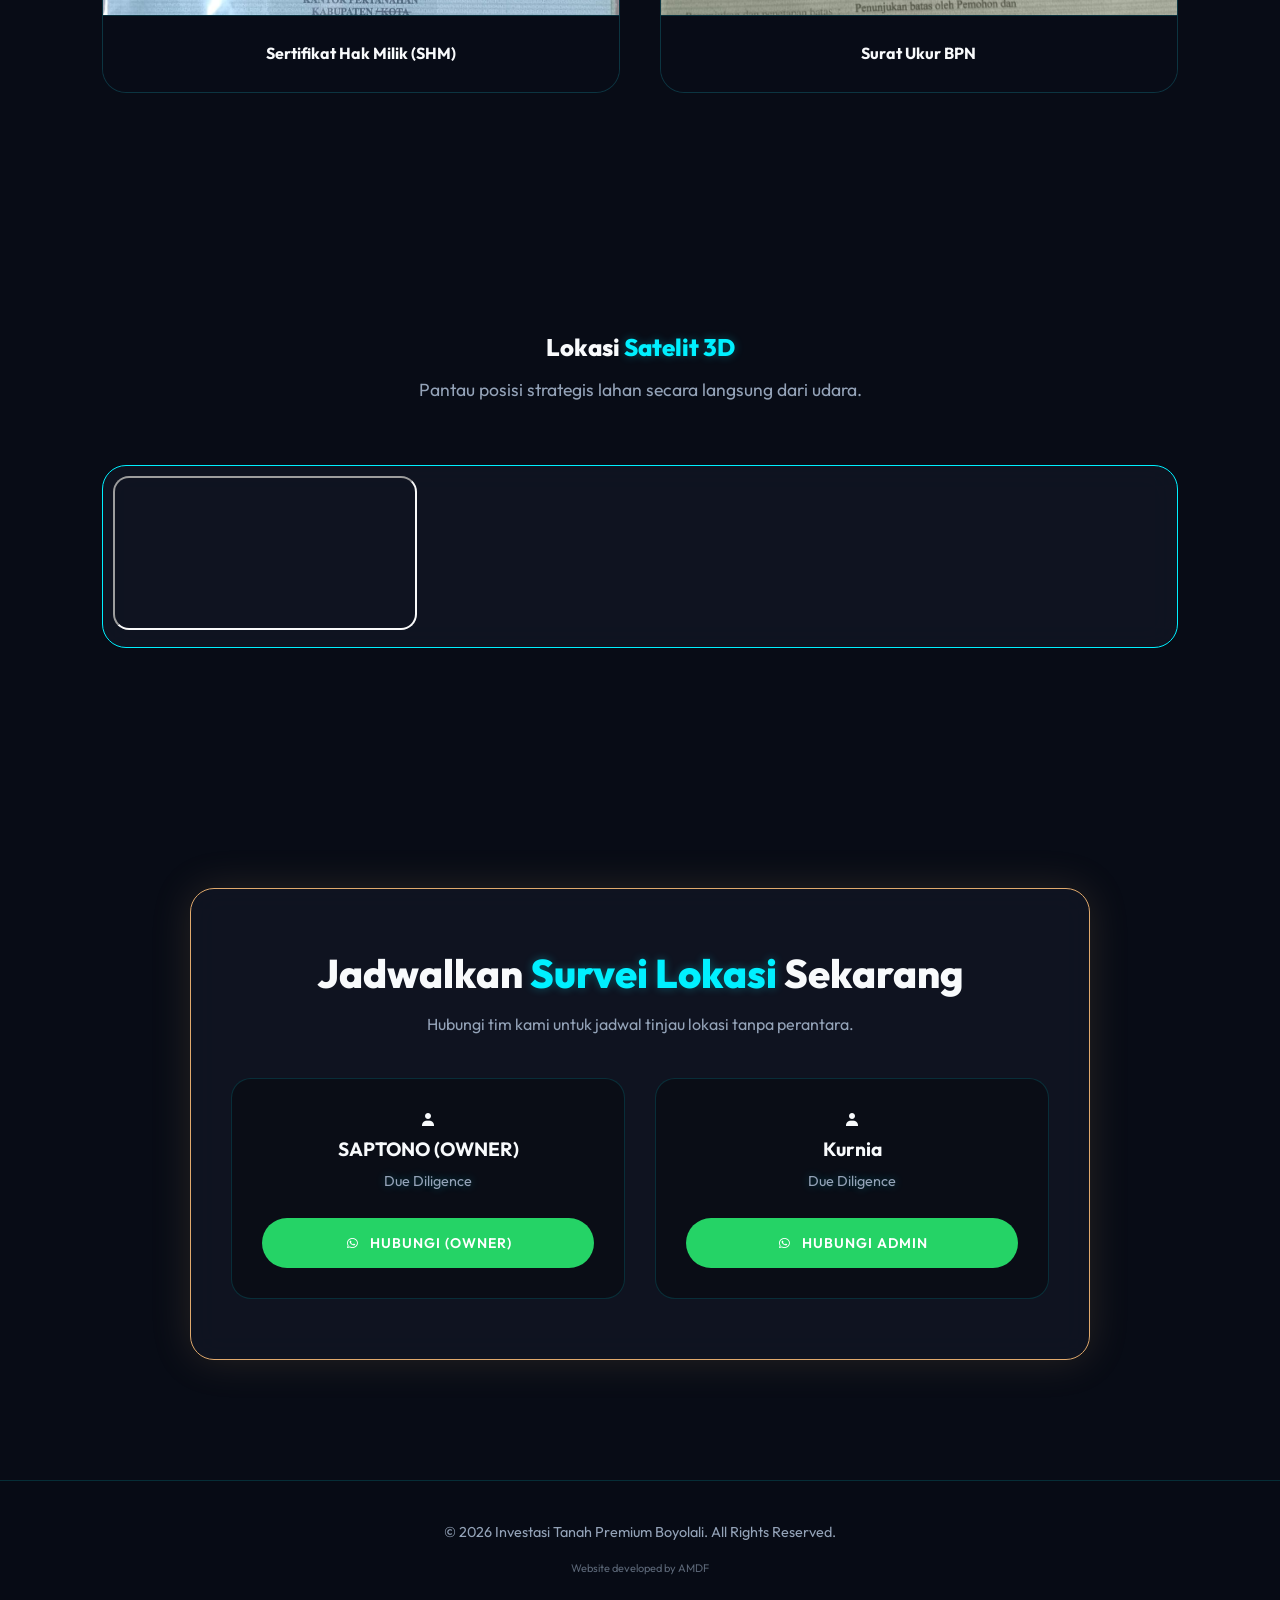
==== commit 433b4e98: "Update index.html" ====
--- a/index.html
+++ b/index.html
@@ -141,7 +141,7 @@
         </div>
         <div class="map-container glass-card fade-in-up">
             <iframe 
-                src="https://www.google.com/maps/embed?pb=!1m17!1m12!1m3!1d17221.255004166396!2d110.68830305118662!3d-7.517197012859722!2m3!1f0!2f0!3f0!3m2!1i1024!2i768!4f13.1!3m2!1m1!2zN8KwMzAnNTguNCJTIDExMMKwNDEnNTYuNiJF!5e1!3m2!1sid!2sid!4v1777031812831!5m2!1sid!2sid" width="600" height="450" style="border:0;" allowfullscreen="" loading="lazy" referrerpolicy="no-referrer-when-downgrade"> 
+                src="https://www.google.com/maps/embed?pb=!1m17!1m12!1m3!1d17221.255004166396!2d110.68830305118662!3d-7.517197012859722!2m3!1f0!2f0!3f0!3m2!1i1024!2i768!4f13.1!3m2!1m1!2zN8KwMzAnNTguNCJTIDExMMKwNDEnNTYuNiJF!5e1!3m2!1sid!2sid!4v1777031812831!5m2!1sid!2sid"> 
                 width="100%" 
                 height="500" 
                 style="border:0;" 
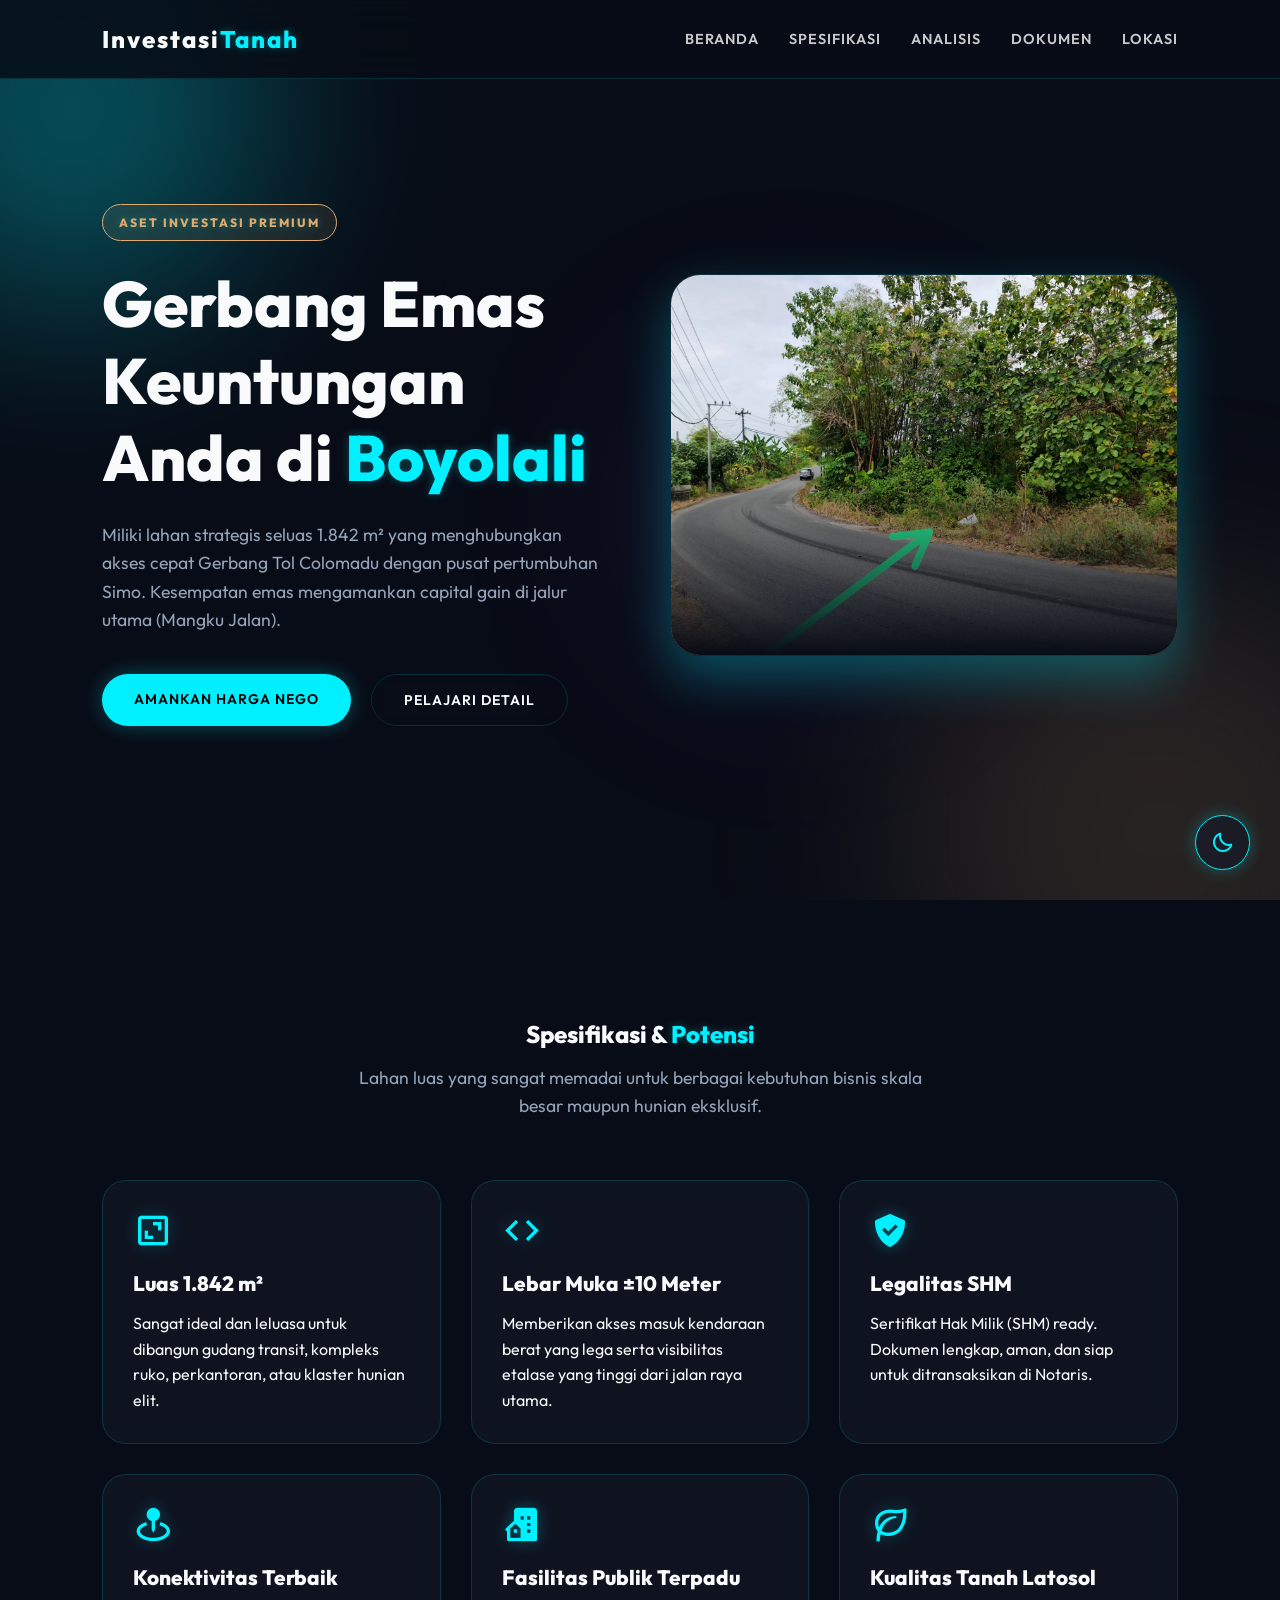
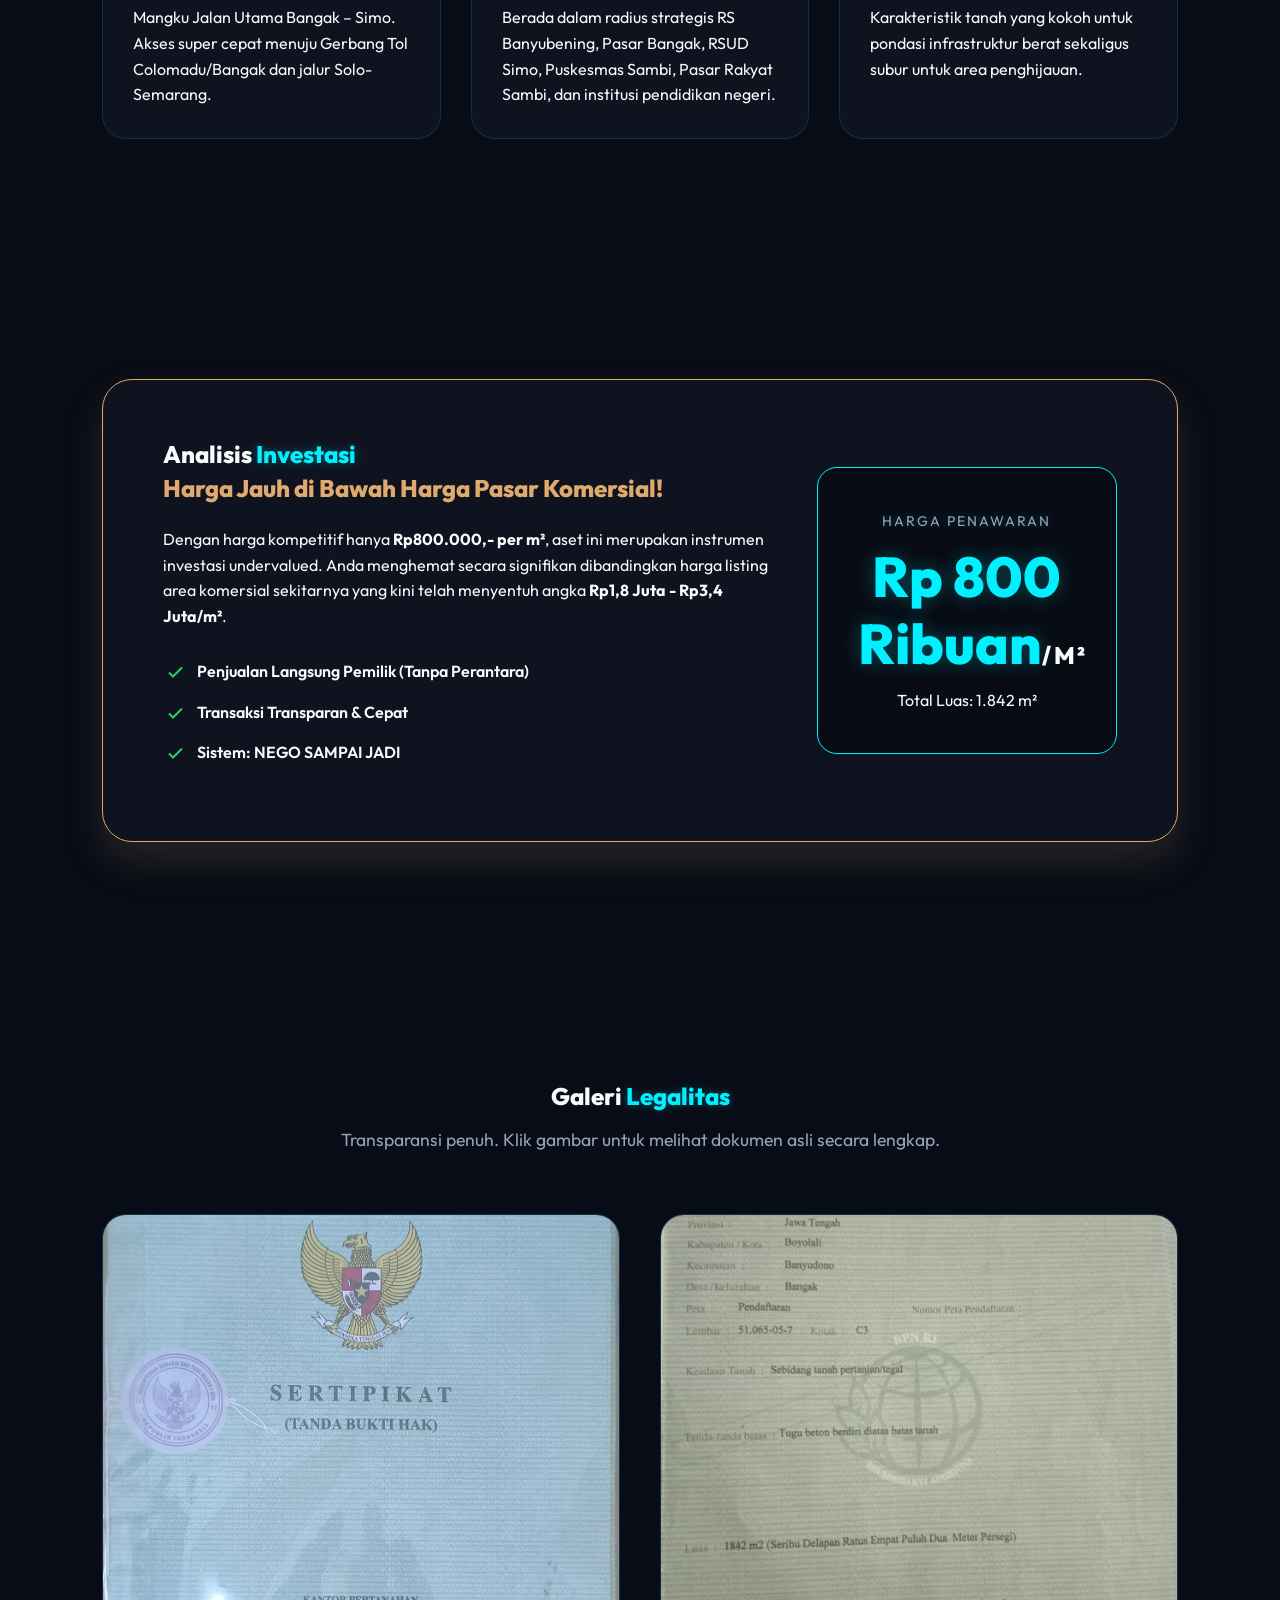
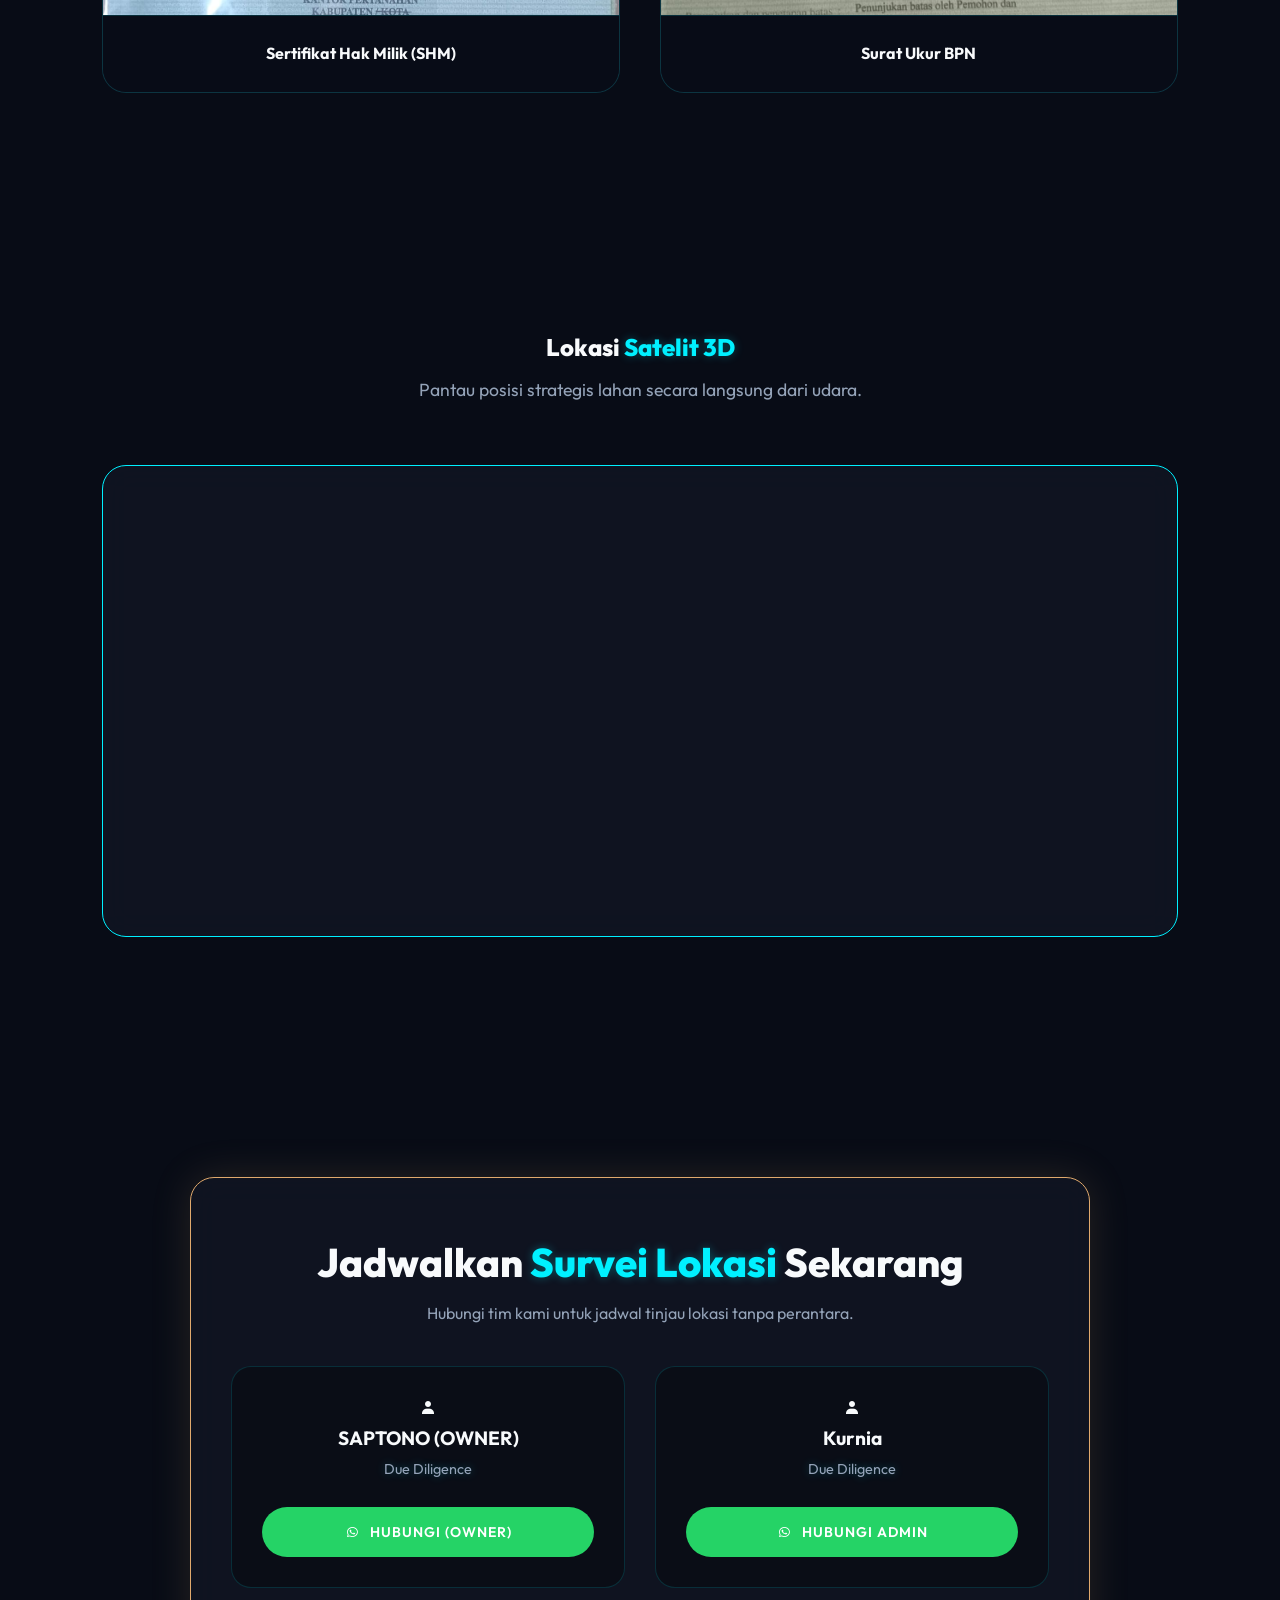
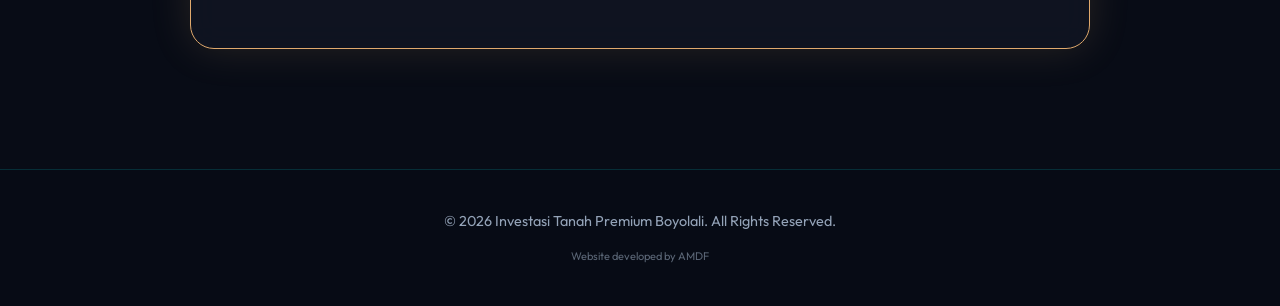
==== commit 310d5903: "Update index.html" ====
--- a/index.html
+++ b/index.html
@@ -109,48 +109,53 @@
         </div>
     </section>
 
-    <section id="dokumen" class="gallery">
-        <div class="section-header text-center fade-in-up">
-            <h2>Galeri <span>Legalitas</span></h2>
-            <p>Transparansi penuh. Dokumen valid dan dapat dipertanggungjawabkan.</p>
-        </div>
-        <div class="doc-grid">
-            <div class="doc-card zoom-effect">
+<section id="dokumen" class="gallery">
+    <div class="section-header text-center fade-in-up">
+        <h2>Galeri <span>Legalitas</span></h2>
+        <p>Transparansi penuh. Klik gambar untuk melihat dokumen asli secara lengkap.</p>
+    </div>
+    <div class="doc-grid">
+        <div class="doc-card zoom-effect fade-in-up">
+            <a href="assets/img/sertifikat.jpeg" target="_blank" title="Klik untuk memperbesar">
                 <div class="img-wrapper">
                     <img src="assets/img/sertifikat.jpeg" alt="Sertifikat Tanah">
                 </div>
-                <div class="doc-info">
-                    <h4>Sertifikat Hak Milik (SHM)</h4>
-                </div>
+            </a>
+            <div class="doc-info">
+                <h4>Sertifikat Hak Milik (SHM)</h4>
             </div>
-            <div class="doc-card zoom-effect">
+        </div>
+        
+        <div class="doc-card zoom-effect fade-in-up">
+            <a href="assets/img/surat_ukur.jpeg" target="_blank" title="Klik untuk memperbesar">
                 <div class="img-wrapper">
                     <img src="assets/img/surat_ukur.jpeg" alt="Surat Ukur BPN">
                 </div>
-                <div class="doc-info">
-                    <h4>Surat Ukur BPN</h4>
-                </div>
+            </a>
+            <div class="doc-info">
+                <h4>Surat Ukur BPN</h4>
             </div>
         </div>
-    </section>
+    </div>
+</section>
 
-    <section id="lokasi" class="map-section">
-        <div class="section-header text-center fade-in-up">
-            <h2>Lokasi <span>Satelit 3D</span></h2>
-            <p>Pantau posisi strategis lahan secara langsung dari udara.</p>
-        </div>
-        <div class="map-container glass-card fade-in-up">
-            <iframe 
-                src="https://www.google.com/maps/embed?pb=!1m17!1m12!1m3!1d17221.255004166396!2d110.68830305118662!3d-7.517197012859722!2m3!1f0!2f0!3f0!3m2!1i1024!2i768!4f13.1!3m2!1m1!2zN8KwMzAnNTguNCJTIDExMMKwNDEnNTYuNiJF!5e1!3m2!1sid!2sid!4v1777031812831!5m2!1sid!2sid"> 
-                width="100%" 
-                height="500" 
-                style="border:0;" 
-                allowfullscreen="" 
-                loading="lazy" 
-                referrerpolicy="no-referrer-when-downgrade">
-            </iframe>
-        </div>
-    </section>
+<section id="lokasi" class="map-section">
+    <div class="section-header text-center fade-in-up">
+        <h2>Lokasi <span>Satelit 3D</span></h2>
+        <p>Pantau posisi strategis lahan secara langsung dari udara.</p>
+    </div>
+    <div class="map-container glass-card fade-in-up">
+        <iframe 
+            src="https://www.google.com/maps/embed?pb=..." 
+            width="100%" 
+            height="450" 
+            style="border:0; display:block;" 
+            allowfullscreen="" 
+            loading="lazy" 
+            referrerpolicy="no-referrer-when-downgrade">
+        </iframe>
+    </div>
+</section>
 
 <section id="kontak" class="contact-section text-center">
         <div class="cta-box glass-card fade-in-up">
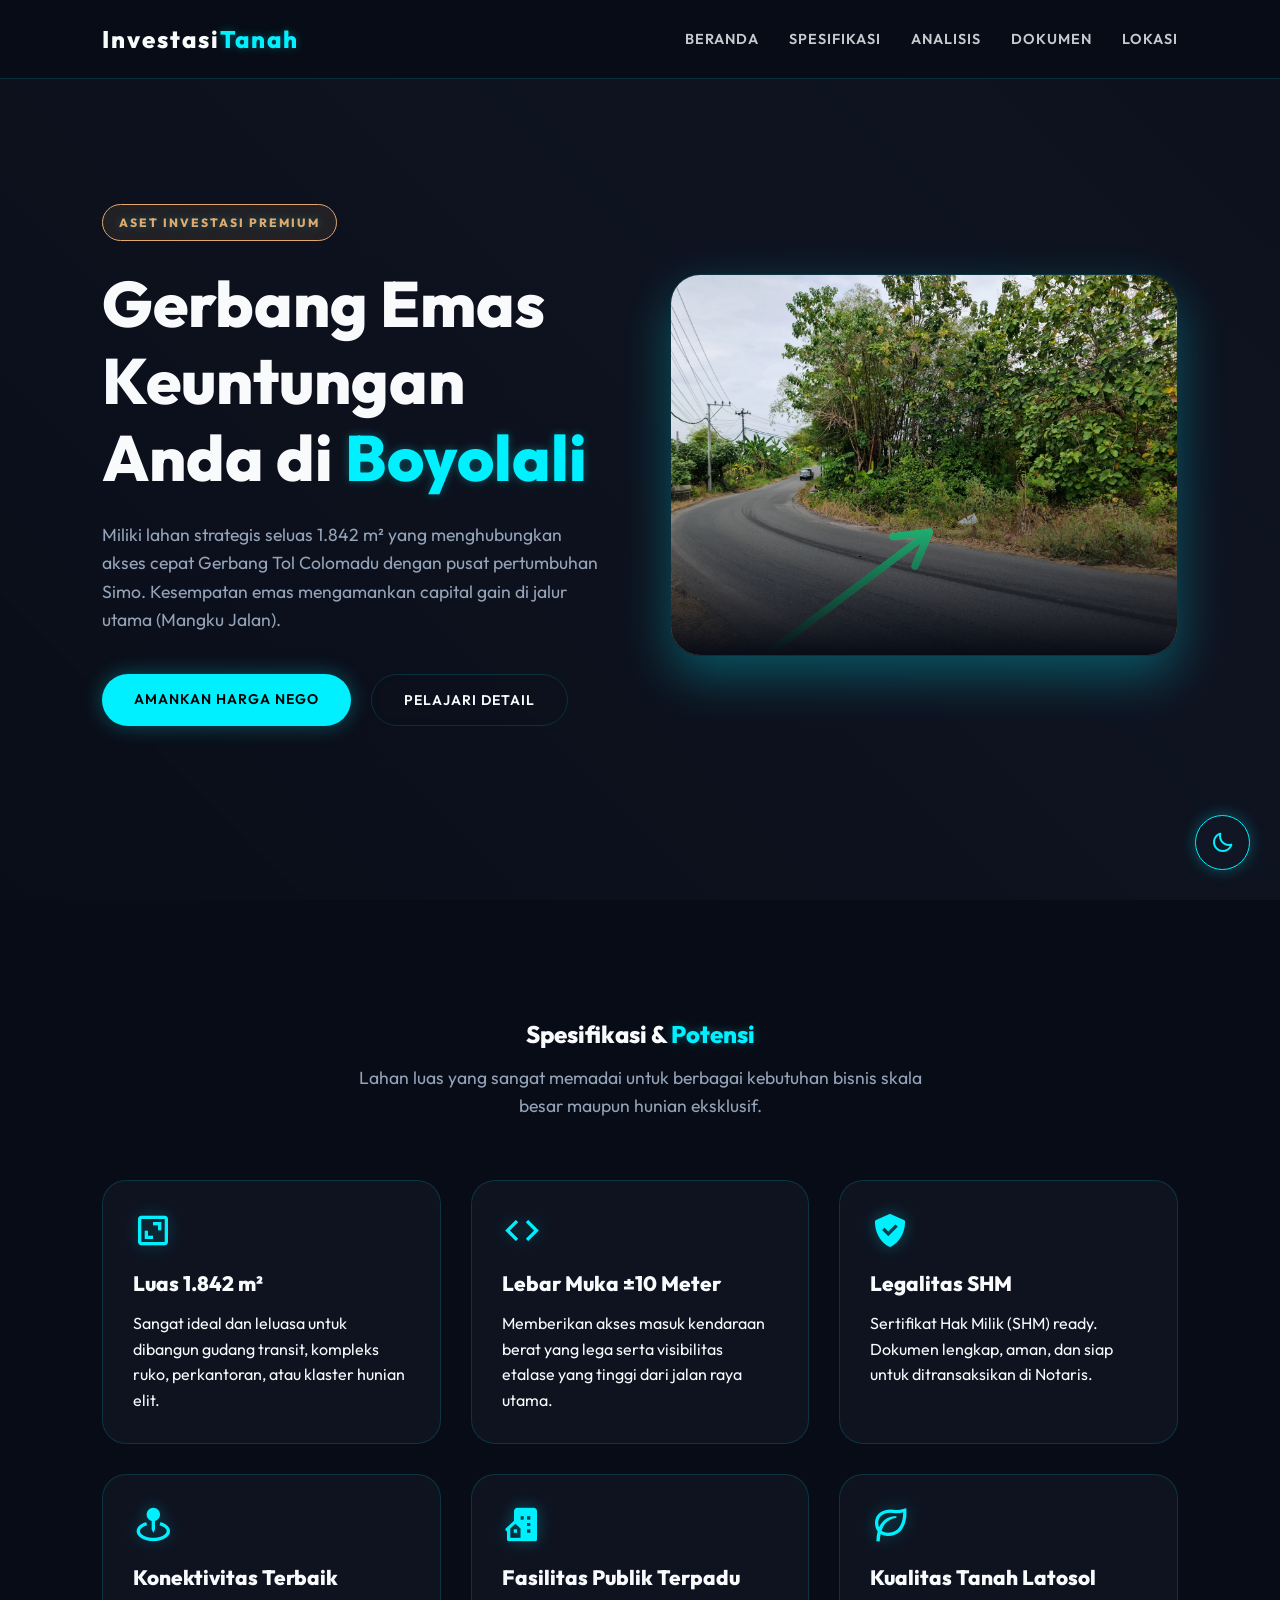
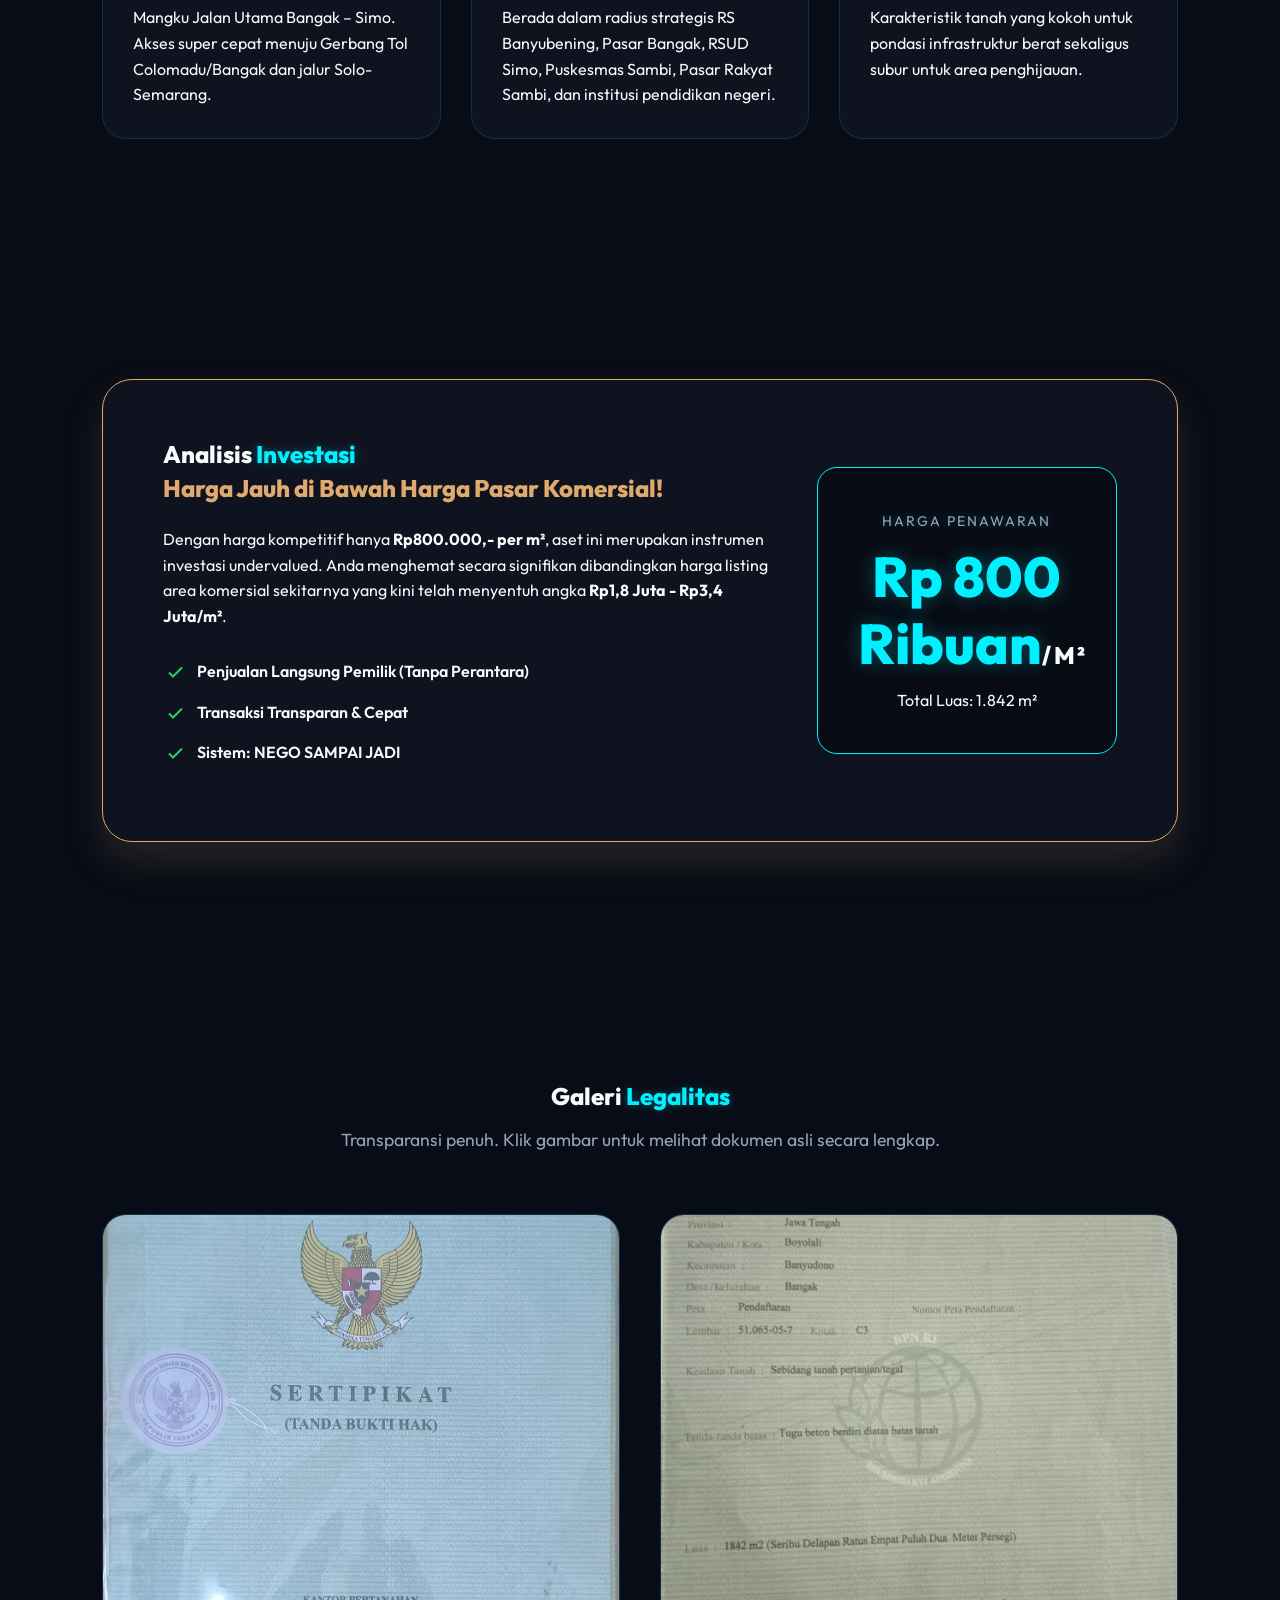
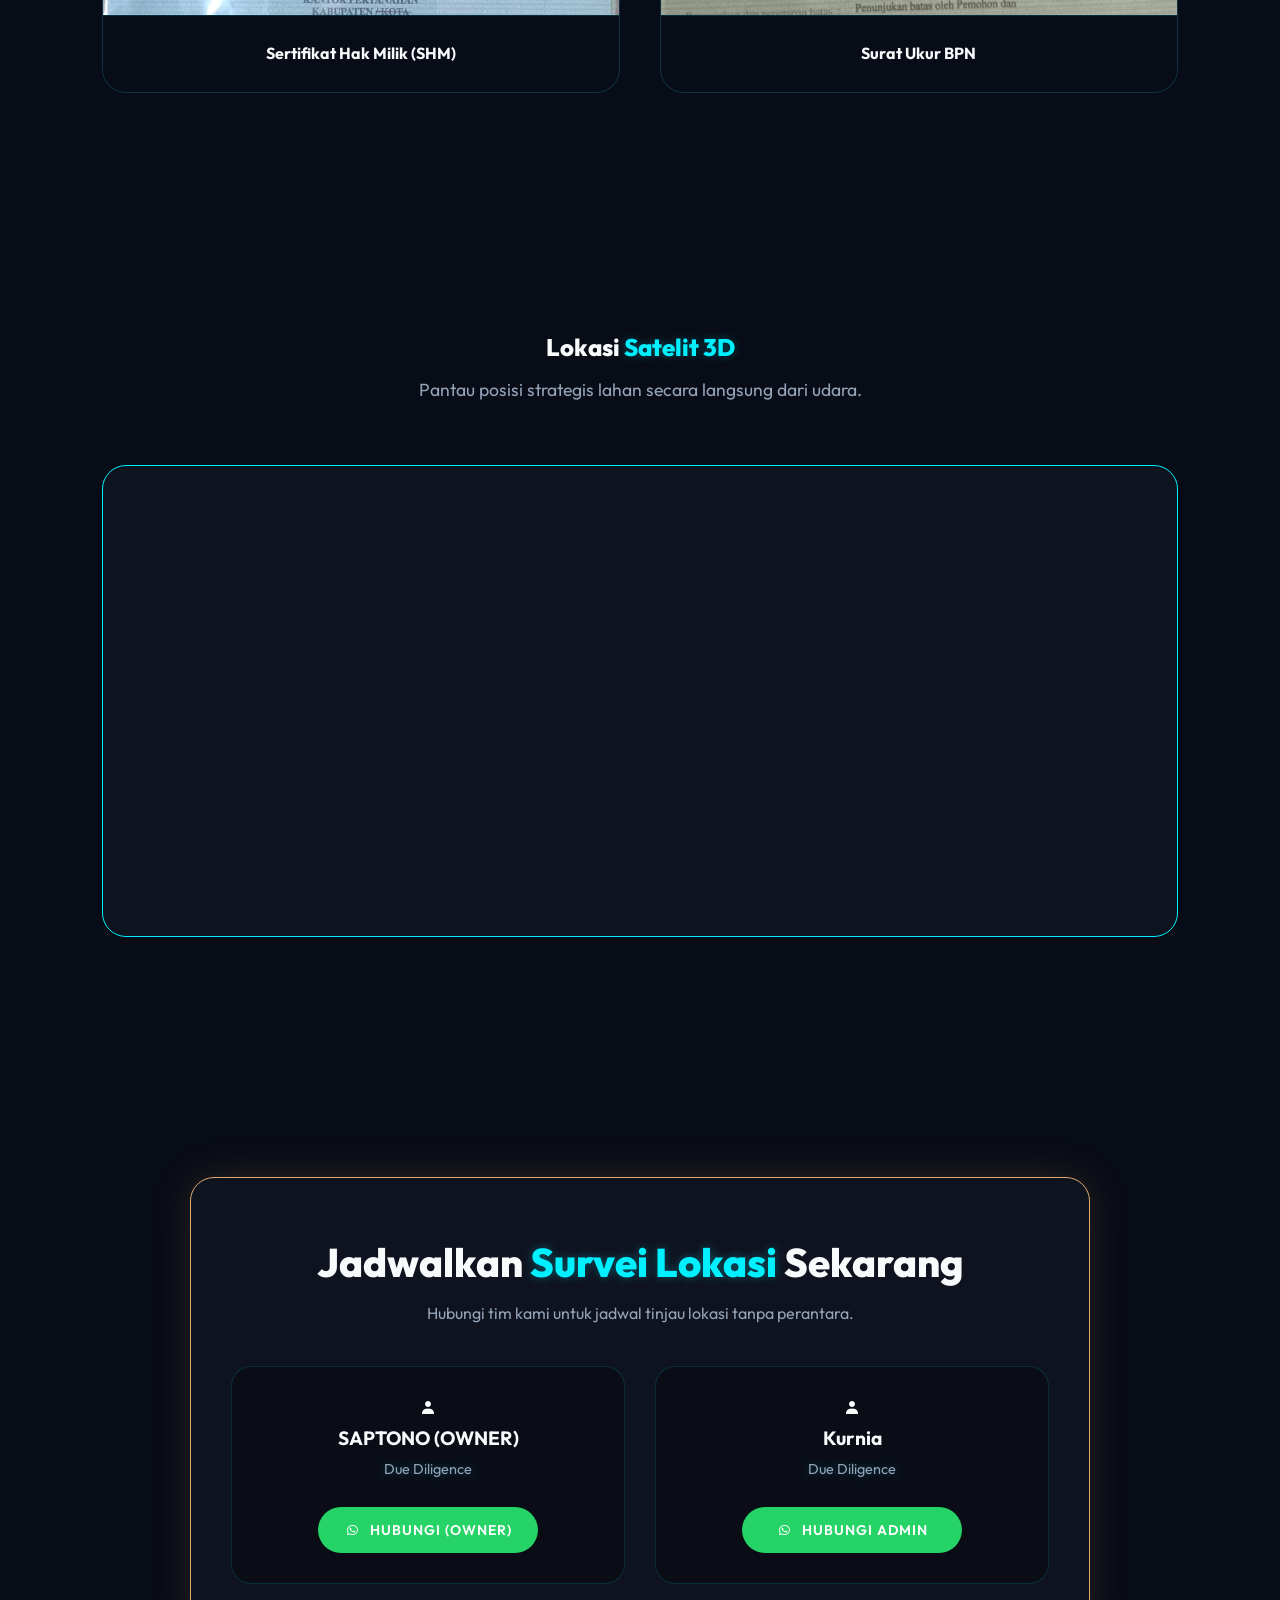
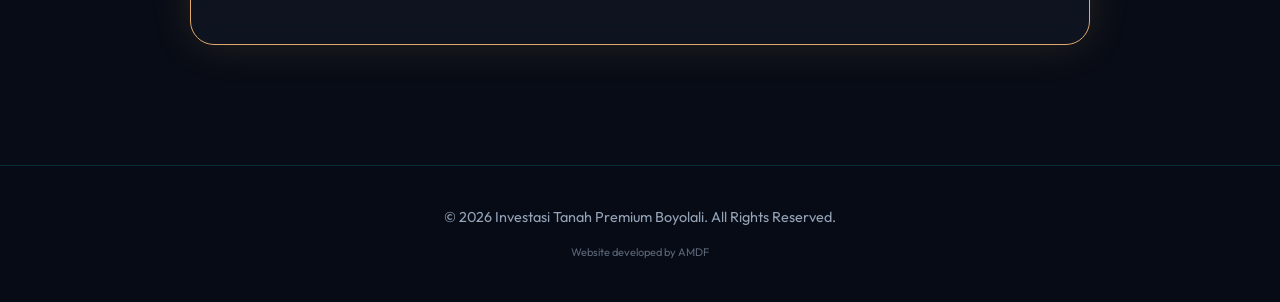
==== commit a6ac4de1: "Update index.html" ====
--- a/index.html
+++ b/index.html
@@ -3,7 +3,20 @@
 <head>
     <meta charset="UTF-8">
     <meta name="viewport" content="width=device-width, initial-scale=1.0">
-    <title>Aset Premium Bangak - Simo</title>
+    
+    <title>Jual Tanah Strategis Boyolali | 1.842 m² Dekat Tol Colomadu - SHM</title>
+    <meta name="description" content="Aset premium di Bangak - Simo, Boyolali. Luas 1.842 m² dengan legalitas SHM. Lokasi mangku jalan utama, sangat cocok untuk gudang, kantor, atau hunian mewah.">
+    <meta name="keywords" content="jual tanah boyolali, tanah bangak simo, tanah dekat tol colomadu, investasi tanah jawa tengah, tanah shm boyolali">
+    <meta name="author" content="Admin AMDF">
+
+    <link rel="apple-touch-icon" sizes="180x180" href="assets/img/favicon/apple-touch-icon.png">
+    <link rel="icon" type="image/png" sizes="32x32" href="assets/img/favicon/favicon-32x32.png">
+    <link rel="icon" type="image/png" sizes="16x16" href="assets/img/favicon/favicon-16x16.png">
+    <link rel="shortcut icon" href="assets/img/favicon/favicon.ico">
+    <link rel="manifest" href="assets/img/favicon/site.webmanifest">
+    <meta name="msapplication-TileColor" content="#080c16">
+    <meta name="theme-color" content="#080c16">
+
     <link href="https://fonts.googleapis.com/css2?family=Outfit:wght@300;400;600;800&display=swap" rel="stylesheet">
     <link rel="stylesheet" href="assets/css/style.css">
     <link href='https://unpkg.com/boxicons@2.1.4/css/boxicons.min.css' rel='stylesheet'>
@@ -146,7 +159,7 @@
     </div>
     <div class="map-container glass-card fade-in-up">
         <iframe 
-            src="https://www.google.com/maps/embed?pb=..." 
+            src="https://www.google.com/maps/embed?pb=!1m17!1m12!1m3!1d509.135742399333!2d110.69863460461711!3d-7.5160532934001845!2m3!1f0!2f0!3f0!3m2!1i1024!2i768!4f13.1!3m2!1m1!2zN8KwMzAnNTguNCJTIDExMMKwNDEnNTYuNiJF!5e1!3m2!1sid!2sid!4v1777039663609!5m2!1sid!2sid" 
             width="100%" 
             height="450" 
             style="border:0; display:block;" 
--- a/assets/css/style.css
+++ b/assets/css/style.css
@@ -42,22 +42,22 @@
     line-height: 1.6;
 }
 
-/* Animated Orbs Background */
+/* Lightweight Animated Background */
 .bg-animation {
     position: fixed; top: 0; left: 0; width: 100vw; height: 100vh;
     z-index: -1; overflow: hidden; pointer-events: none;
-}
-.orb {
-    position: absolute; border-radius: 50%; filter: blur(100px);
-    animation: float 20s infinite ease-in-out alternate;
-}
-.orb-1 { width: 400px; height: 400px; background: var(--glow-primary); top: -10%; left: -10%; }
-.orb-2 { width: 500px; height: 500px; background: var(--glow-secondary); bottom: -20%; right: -10%; animation-delay: -5s; }
-.orb-3 { width: 300px; height: 300px; background: rgba(181, 60, 255, 0.1); top: 40%; left: 50%; animation-delay: -10s; }
-
-@keyframes float {
-    0% { transform: translate(0, 0) scale(1); }
-    100% { transform: translate(50px, 50px) scale(1.2); }
+    background: linear-gradient(45deg, var(--bg-body) 20%, var(--bg-card) 50%, var(--bg-body) 80%);
+    background-size: 300% 300%;
+    animation: bgScroll 12s ease-in-out infinite;
+}
+
+/* Sembunyikan orb lama agar animasi tidak berat/lag di HP */
+.orb { display: none; }
+
+@keyframes bgScroll {
+    0% { background-position: 0% 50%; }
+    50% { background-position: 100% 50%; }
+    100% { background-position: 0% 50%; }
 }
 
 /* Theme Switcher */
@@ -85,7 +85,23 @@
 .btn-primary:hover { transform: translateY(-3px); box-shadow: 0 0 30px var(--primary); }
 .btn-outline { background: transparent; color: var(--text-main); border: 1px solid var(--border); backdrop-filter: blur(5px); }
 .btn-outline:hover { border-color: var(--primary); color: var(--primary); }
-.btn-wa { background: #25D366; color: #fff; border: none; width: 100%; display: flex; align-items: center; justify-content: center; gap: 10px; }
+
+/* Tombol WA Diperbaiki Agar Seragam Ukurannya */
+.btn-wa { 
+    background: #25D366; 
+    color: #fff; 
+    border: none; 
+    width: 220px; /* Memaksa lebar tombol agar sama persis */
+    max-width: 100%;
+    padding: 12px 20px; 
+    margin: 0 auto; 
+    border-radius: 30px;
+    display: flex; 
+    align-items: center; 
+    justify-content: center; 
+    gap: 10px; 
+    white-space: nowrap; /* Mencegah teks turun ke baris kedua */
+}
 .btn-wa:hover { background: #1ebe57; transform: translateY(-3px); box-shadow: 0 10px 20px rgba(37, 211, 102, 0.3); }
 
 /* Glassmorphism Cards */
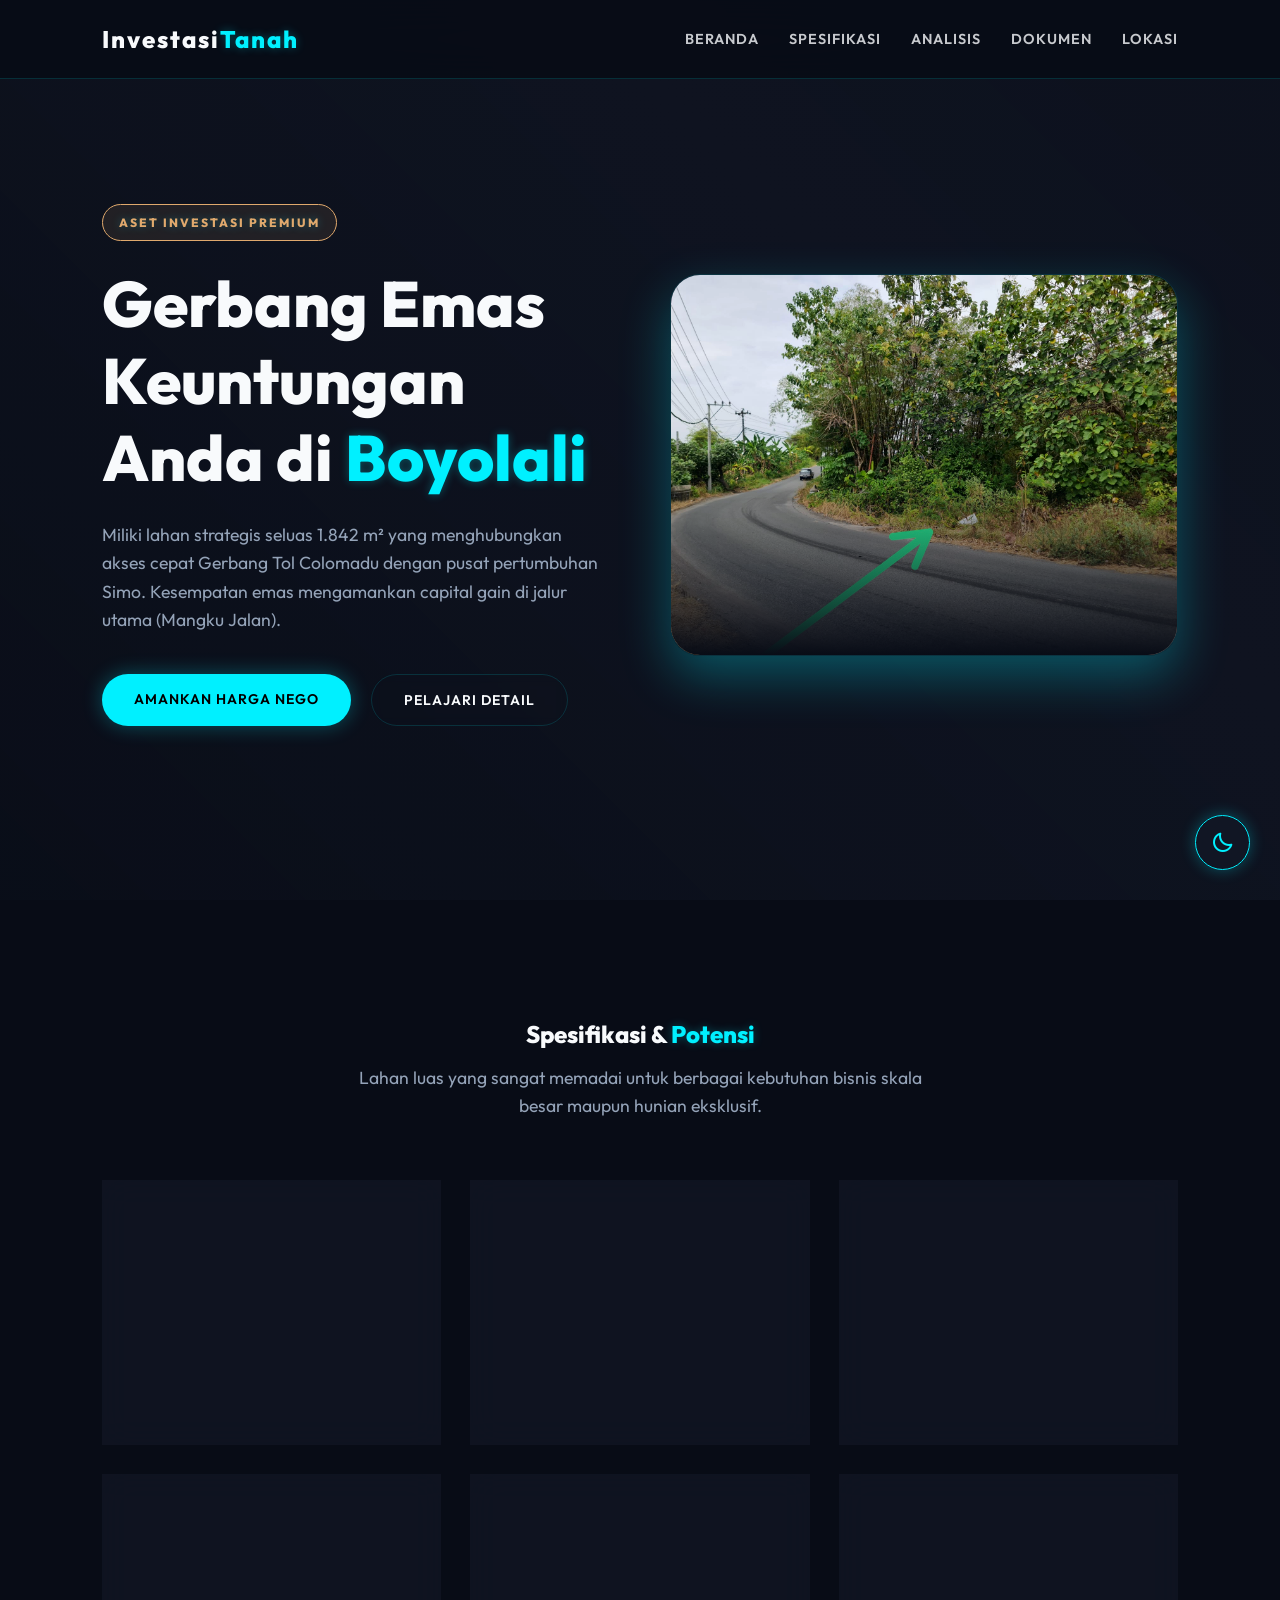
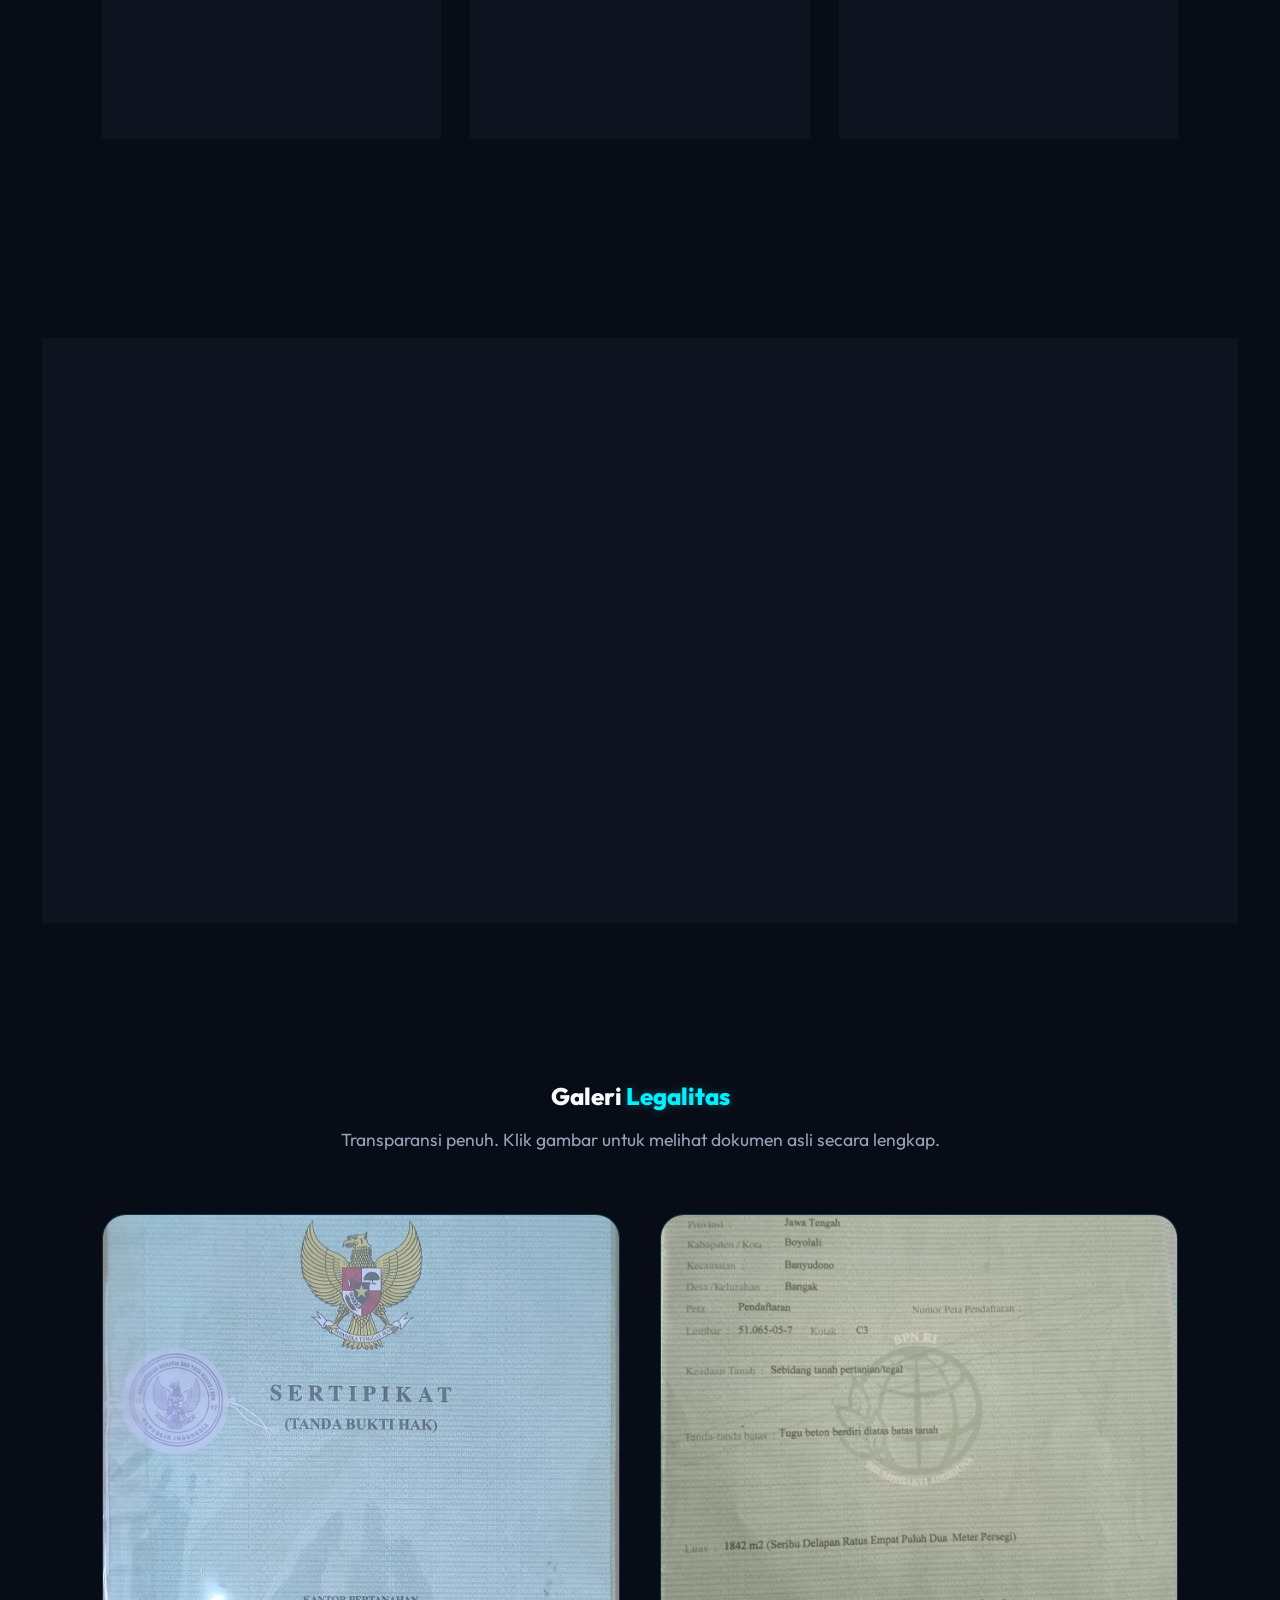
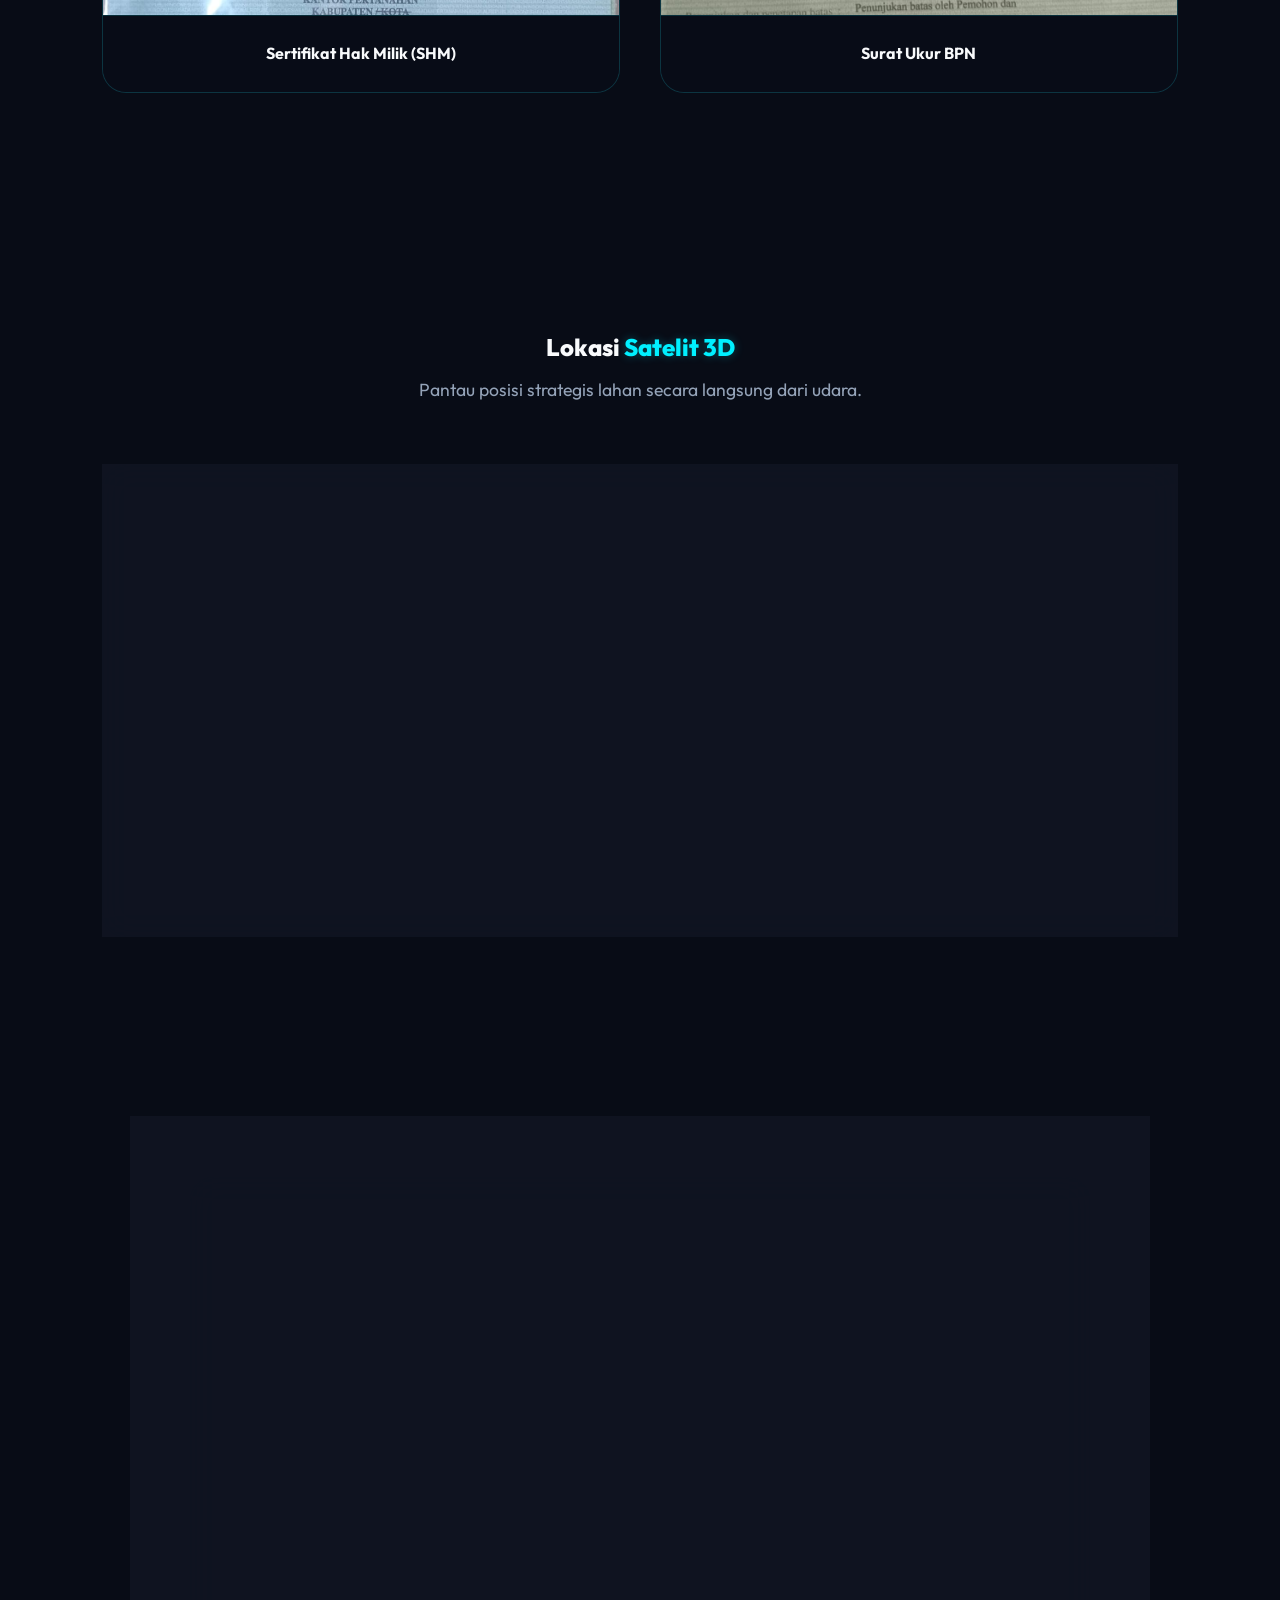
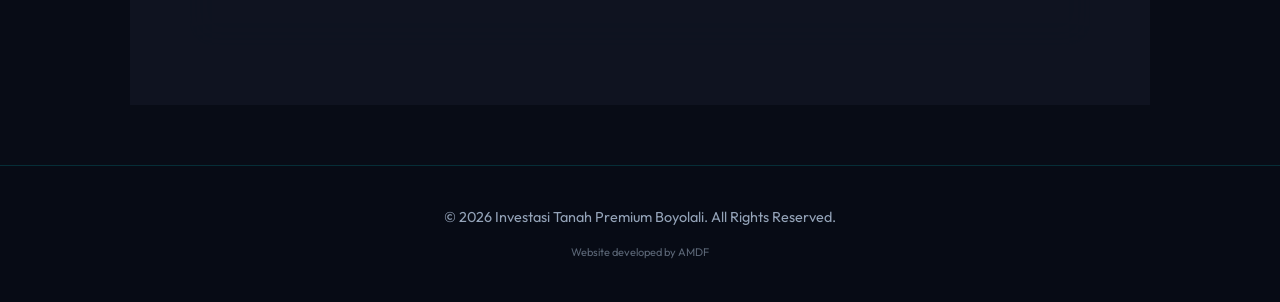
==== commit e9ad73dc: "Update index.html" ====
--- a/index.html
+++ b/index.html
@@ -97,7 +97,7 @@
             <div class="glass-card hover-glow">
                 <i class='bx bx-leaf'></i>
                 <h3>Kualitas Tanah Latosol</h3>
-                <p>Karakteristik tanah yang kokoh untuk pondasi infrastruktur berat sekaligus subur untuk area penghijauan.</p>
+                <p>Karakteristik tanah yang kokoh untuk pondasi infrastruktur berat.</p>
             </div>
         </div>
     </section>
